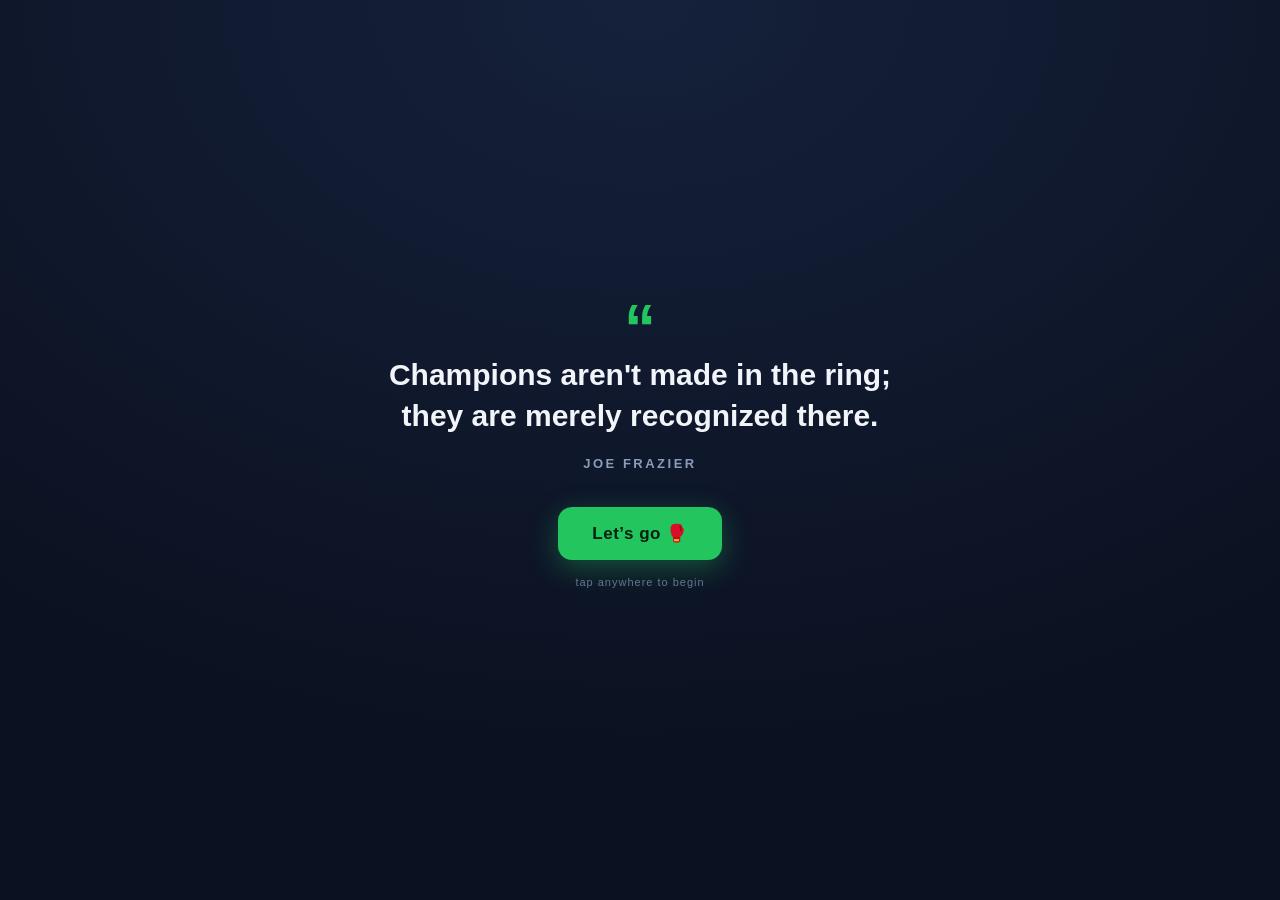
==== index.html @ d9b1a654 "Add files via upload" ====
<!DOCTYPE html>
<html lang="en">
<head>
<meta charset="UTF-8">
<meta name="viewport" content="width=device-width, initial-scale=1.0, maximum-scale=1.0, user-scalable=no, viewport-fit=cover">
<meta name="apple-mobile-web-app-capable" content="yes">
<meta name="apple-mobile-web-app-status-bar-style" content="black-translucent">
<meta name="theme-color" content="#0f172a">
<meta name="mobile-web-app-capable" content="yes">
<title>Round Timer</title>
<style>
  :root{
    --bg:#0b1120; --panel:#111a2e; --panel2:#1b2740; --line:#27344f;
    --text:#f1f5f9; --muted:#8a9bbb; --accent:#22c55e;
    --work:#16a34a; --rest:#d97706; --prep:#2563eb; --done:#7c3aed; --idle:#1e293b;
  }
  *{box-sizing:border-box; -webkit-tap-highlight-color:transparent;}
  html,body{margin:0; height:100%;}
  body{
    font-family:-apple-system,BlinkMacSystemFont,"Segoe UI",Roboto,Helvetica,Arial,sans-serif;
    background:var(--bg); color:var(--text);
    overflow:hidden; position:fixed; inset:0;
    -webkit-user-select:none; user-select:none;
  }
  .screen{position:absolute; inset:0; display:flex; flex-direction:column; transition:background .35s ease;}
  .hidden{display:none !important;}

  /* ---------- CONFIG SCREEN ---------- */
  #config{padding:max(16px,env(safe-area-inset-top)) 16px calc(16px + env(safe-area-inset-bottom)); overflow-y:auto;}
  .brand{display:flex; align-items:center; gap:10px; margin:6px 2px 14px;}
  .brand .dot{width:14px; height:14px; border-radius:50%; background:var(--accent); box-shadow:0 0 14px var(--accent);}
  .brand h1{font-size:20px; letter-spacing:.5px; margin:0; font-weight:800;}
  .brand .mute{margin-left:auto;}

  .card{background:var(--panel); border:1px solid var(--line); border-radius:18px; padding:14px; margin-bottom:14px;}
  .card h2{font-size:12px; letter-spacing:1.5px; text-transform:uppercase; color:var(--muted); margin:0 0 12px;}

  .row{display:flex; align-items:center; justify-content:space-between; gap:8px 12px; padding:8px 0; flex-wrap:wrap;}
  .row + .row{border-top:1px solid var(--line);}
  .row > :first-child{min-width:0; flex:1 1 auto;}
  .row .label{font-size:16px; font-weight:600;}
  .row .sub{font-size:12px; color:var(--muted); margin-top:2px;}

  .stepper{display:flex; align-items:center; gap:0; background:var(--panel2); border-radius:12px; overflow:hidden; border:1px solid var(--line); flex:0 0 auto;}
  .row > .stepper{margin-left:auto;}
  .stepper button{width:42px; height:44px; border:0; background:transparent; color:var(--text); font-size:24px; font-weight:700; line-height:1; cursor:pointer;}
  .stepper button:active{background:rgba(255,255,255,.08);}
  .stepper .val{min-width:42px; text-align:center; font-size:20px; font-weight:800; font-variant-numeric:tabular-nums;}
  .timefield{display:flex; align-items:center; gap:6px; margin-left:auto; flex:0 0 auto;}
  .timefield .colon{font-size:20px; font-weight:800; color:var(--muted);}

  @media (max-width:400px){
    #config{padding-left:12px; padding-right:12px;}
    .card{padding:12px;}
    .stepper button{width:38px; height:42px; font-size:21px;}
    .stepper .val{min-width:36px; font-size:18px;}
    .timefield{gap:4px;}
    .row .label{font-size:15px;}
  }

  .toggle{position:relative; width:58px; height:34px; border-radius:20px; background:var(--panel2); border:1px solid var(--line); cursor:pointer; transition:background .2s;}
  .toggle .knob{position:absolute; top:3px; left:3px; width:26px; height:26px; border-radius:50%; background:#64748b; transition:.2s;}
  .toggle.on{background:var(--accent); border-color:var(--accent);}
  .toggle.on .knob{left:27px; background:#fff;}

  .presets{display:flex; flex-wrap:wrap; gap:8px;}
  .preset{position:relative; background:var(--panel2); border:1px solid var(--line); border-radius:12px; padding:10px 12px; cursor:pointer; min-width:88px;}
  .preset .pname{font-size:14px; font-weight:700; margin-bottom:2px;}
  .preset .pmeta{font-size:11px; color:var(--muted); font-variant-numeric:tabular-nums;}
  .preset .del{position:absolute; top:-7px; right:-7px; width:22px; height:22px; border-radius:50%; background:#ef4444; color:#fff; border:0; font-size:13px; line-height:22px; padding:0; cursor:pointer; display:none;}
  .preset.custom .del{display:block;}
  .preset:active{border-color:var(--accent);}

  .soundbtns{display:flex; flex-wrap:wrap; gap:8px;}
  .soundbtns button{flex:1; min-width:120px; background:var(--panel2); border:1px solid var(--line); border-radius:12px; color:var(--text); padding:12px; font-size:13px; font-weight:600; cursor:pointer;}
  .soundbtns button:active{background:rgba(255,255,255,.08);}

  .savebtn{width:100%; background:var(--panel2); border:1px dashed var(--line); color:var(--muted); border-radius:12px; padding:12px; font-size:14px; font-weight:600; cursor:pointer;}

  .startbtn{
    width:100%; padding:20px; border:0; border-radius:18px;
    background:var(--accent); color:#04210f; font-size:22px; font-weight:900; letter-spacing:1px;
    cursor:pointer; box-shadow:0 8px 28px rgba(34,197,94,.35); margin-top:4px;
  }
  .startbtn:active{transform:translateY(1px);}

  /* ---------- RUN SCREEN ---------- */
  #run{align-items:center; justify-content:center; text-align:center; padding:env(safe-area-inset-top) 18px env(safe-area-inset-bottom);}
  #run.phase-work{background:var(--work);}
  #run.phase-rest{background:var(--rest);}
  #run.phase-prep{background:var(--prep);}
  #run.phase-done{background:var(--done);}
  #run.phase-idle{background:var(--idle);}

  .runtop{position:absolute; top:max(14px,env(safe-area-inset-top)); left:0; right:0; display:flex; align-items:center; justify-content:space-between; padding:0 18px;}
  .runtop .edit{background:rgba(0,0,0,.22); border:0; color:#fff; padding:10px 14px; border-radius:12px; font-size:14px; font-weight:700; cursor:pointer;}
  .runtop .rounds{background:rgba(0,0,0,.22); padding:10px 14px; border-radius:12px; font-size:15px; font-weight:800; font-variant-numeric:tabular-nums;}

  .phaselabel{font-size:clamp(28px,9vw,46px); font-weight:900; letter-spacing:3px; text-transform:uppercase; margin-bottom:4px; text-shadow:0 2px 12px rgba(0,0,0,.25);}
  .bigtime{font-size:clamp(96px,34vw,220px); font-weight:900; line-height:.95; font-variant-numeric:tabular-nums; text-shadow:0 6px 30px rgba(0,0,0,.3);}
  .nextlabel{font-size:16px; font-weight:700; opacity:.85; margin-top:8px; min-height:20px; text-transform:uppercase; letter-spacing:1px;}

  .progress{position:absolute; left:0; right:0; bottom:calc(120px + env(safe-area-inset-bottom)); height:8px; background:rgba(0,0,0,.22);}
  .progress .bar{height:100%; width:0%; background:rgba(255,255,255,.9); transition:width .15s linear;}

  .controls{position:absolute; left:0; right:0; bottom:max(20px,env(safe-area-inset-bottom)); display:flex; gap:12px; padding:0 18px;}
  .controls button{flex:1; padding:22px 0; border:0; border-radius:16px; font-size:20px; font-weight:900; letter-spacing:1px; cursor:pointer; background:rgba(255,255,255,.95); color:#0b1120;}
  .controls button.ghost{background:rgba(0,0,0,.25); color:#fff;}
  .controls button:active{transform:translateY(1px);}

  .flash{animation:flash .5s ease;}
  @keyframes flash{0%{filter:brightness(1.6);}100%{filter:brightness(1);}}

  /* ---------- QUOTE OVERLAY ---------- */
  #quoteOverlay{position:fixed; inset:0; z-index:200; background:radial-gradient(120% 120% at 50% 0%,#15213b 0%,#0b1120 70%); display:flex; align-items:center; justify-content:center; padding:34px 28px calc(34px + env(safe-area-inset-bottom)); text-align:center; animation:qfade .45s ease;}
  #quoteOverlay.hide{opacity:0; pointer-events:none; transition:opacity .4s ease;}
  .quotebox{max-width:580px; display:flex; flex-direction:column; align-items:center;}
  .qmark{font-size:64px; line-height:.5; color:var(--accent); font-weight:900; margin-bottom:10px;}
  .qtext{font-size:clamp(21px,5.6vw,30px); font-weight:800; line-height:1.38; text-wrap:balance;}
  .qauthor{margin-top:20px; font-size:13px; letter-spacing:2.5px; text-transform:uppercase; color:var(--muted); font-weight:700;}
  .qbtn{margin-top:36px; background:var(--accent); color:#04210f; border:0; border-radius:14px; padding:16px 34px; font-size:17px; font-weight:900; letter-spacing:.5px; cursor:pointer; box-shadow:0 8px 28px rgba(34,197,94,.35);}
  .qbtn:active{transform:translateY(1px);}
  .qhint{margin-top:16px; font-size:11px; color:var(--muted); opacity:.7; letter-spacing:1px;}
  @keyframes qfade{from{opacity:0; transform:translateY(10px);}to{opacity:1; transform:none;}}
</style>
</head>
<body>

<!-- ============ QUOTE ON OPEN ============ -->
<div id="quoteOverlay" onclick="dismissQuote(event)">
  <div class="quotebox">
    <div class="qmark">&ldquo;</div>
    <div class="qtext" id="qText"></div>
    <div class="qauthor" id="qAuthor"></div>
    <button class="qbtn" onclick="dismissQuote(event)">Let&rsquo;s go &#129354;</button>
    <div class="qhint">tap anywhere to begin</div>
  </div>
</div>

<!-- ============ CONFIG ============ -->
<div id="config" class="screen">
  <div class="brand">
    <span class="dot"></span>
    <h1>ROUND TIMER</h1>
    <div class="mute row" style="padding:0;">
      <div class="toggle" id="muteToggle" onclick="toggleMute()"><div class="knob"></div></div>
    </div>
  </div>

  <div class="card">
    <h2>Presets</h2>
    <div class="presets" id="presetList"></div>
    <div style="height:10px"></div>
    <button class="savebtn" onclick="saveCurrentPreset()">+ Save current settings as preset</button>
  </div>

  <div class="card">
    <h2>Rounds</h2>
    <div class="row">
      <div><div class="label">Number of rounds</div></div>
      <div class="stepper">
        <button onclick="bump('rounds',-1)">−</button>
        <span class="val" id="v_rounds">12</span>
        <button onclick="bump('rounds',1)">+</button>
      </div>
    </div>
  </div>

  <div class="card">
    <h2>Work (each round)</h2>
    <div class="row">
      <div><div class="label">Round length</div><div class="sub">minutes : seconds</div></div>
      <div class="timefield">
        <div class="stepper">
          <button onclick="bump('workMin',-1)">−</button><span class="val" id="v_workMin">3</span><button onclick="bump('workMin',1)">+</button>
        </div>
        <span class="colon">:</span>
        <div class="stepper">
          <button onclick="bump('workSec',-5)">−</button><span class="val" id="v_workSec">00</span><button onclick="bump('workSec',5)">+</button>
        </div>
      </div>
    </div>
  </div>

  <div class="card">
    <h2>Rest (between rounds)</h2>
    <div class="row">
      <div><div class="label">Rest length</div><div class="sub">minutes : seconds</div></div>
      <div class="timefield">
        <div class="stepper">
          <button onclick="bump('restMin',-1)">−</button><span class="val" id="v_restMin">1</span><button onclick="bump('restMin',1)">+</button>
        </div>
        <span class="colon">:</span>
        <div class="stepper">
          <button onclick="bump('restSec',-5)">−</button><span class="val" id="v_restSec">00</span><button onclick="bump('restSec',5)">+</button>
        </div>
      </div>
    </div>
  </div>

  <div class="card">
    <h2>Get Ready & Warning</h2>
    <div class="row">
      <div><div class="label">Prepare countdown</div><div class="sub">seconds before round 1</div></div>
      <div class="stepper">
        <button onclick="bump('prepare',-5)">−</button><span class="val" id="v_prepare">10</span><button onclick="bump('prepare',5)">+</button>
      </div>
    </div>
    <div class="row">
      <div><div class="label">End-of-round warning</div><div class="sub">beeps near the end of work</div></div>
      <div class="toggle on" id="warnToggle" onclick="toggleWarn()"><div class="knob"></div></div>
    </div>
    <div class="row" id="warnSecRow">
      <div><div class="label">Warning at</div><div class="sub">seconds remaining</div></div>
      <div class="stepper">
        <button onclick="bump('warnSec',-1)">−</button><span class="val" id="v_warnSec">10</span><button onclick="bump('warnSec',1)">+</button>
      </div>
    </div>
  </div>

  <div class="card">
    <h2>Test sounds</h2>
    <div class="soundbtns">
      <button onclick="playRoundStart()">Round start</button>
      <button onclick="playRest()">Round end &middot; DING&times;3</button>
      <button onclick="playWarning()">Warning</button>
      <button onclick="playComplete()">Finish bell</button>
    </div>
  </div>

  <button class="startbtn" onclick="startWorkout()">START WORKOUT</button>
  <div style="height:8px"></div>
</div>

<!-- ============ RUN ============ -->
<div id="run" class="screen phase-idle hidden">
  <div class="runtop">
    <button class="edit" onclick="stopWorkout()">‹ Edit</button>
    <div class="rounds" id="roundCounter">Round 1 / 12</div>
  </div>

  <div class="phaselabel" id="phaseLabel">GET READY</div>
  <div class="bigtime" id="bigTime">0:10</div>
  <div class="nextlabel" id="nextLabel"></div>

  <div class="progress"><div class="bar" id="progressBar"></div></div>

  <div class="controls">
    <button class="ghost" id="resetBtn" onclick="resetWorkout()">RESET</button>
    <button id="pauseBtn" onclick="togglePause()">PAUSE</button>
  </div>
</div>

<script>
/* ===================== STATE & CONFIG ===================== */
var cfg = { rounds:12, workMin:3, workSec:0, restMin:1, restSec:0, prepare:10, warn:true, warnSec:10, muted:false };

var limits = {
  rounds:[1,99,1], workMin:[0,30,1], workSec:[0,55,5], restMin:[0,30,1], restSec:[0,55,5],
  prepare:[0,60,5], warnSec:[1,30,1]
};

var DEFAULT_PRESETS = [
  {name:"Classic Boxing", custom:false, cfg:{rounds:12,workMin:3,workSec:0,restMin:1,restSec:0,prepare:10,warn:true,warnSec:10}},
  {name:"Amateur 3x3",    custom:false, cfg:{rounds:3, workMin:3,workSec:0,restMin:1,restSec:0,prepare:10,warn:true,warnSec:10}},
  {name:"HIIT Quick",     custom:false, cfg:{rounds:8, workMin:0,workSec:30,restMin:0,restSec:15,prepare:10,warn:true,warnSec:5}}
];

/* ===================== PERSISTENCE ===================== */
function loadStore(){
  try{
    var saved = JSON.parse(localStorage.getItem('rt_cfg'));
    if(saved) cfg = Object.assign(cfg, saved);
  }catch(e){}
}
function saveCfg(){ try{ localStorage.setItem('rt_cfg', JSON.stringify(cfg)); }catch(e){} }
function getPresets(){
  try{ var p = JSON.parse(localStorage.getItem('rt_presets')); if(Array.isArray(p)) return p; }catch(e){}
  return [];
}
function setPresets(p){ try{ localStorage.setItem('rt_presets', JSON.stringify(p)); }catch(e){} }

/* ===================== CONFIG UI ===================== */
function clampVal(key,val){ var l=limits[key]; if(val<l[0])val=l[0]; if(val>l[1])val=l[1]; return val; }
function bump(key,delta){
  cfg[key] = clampVal(key, (cfg[key]||0)+delta);
  renderConfig(); saveCfg();
}
function pad(n){ return (n<10?'0':'')+n; }
function renderConfig(){
  document.getElementById('v_rounds').textContent = cfg.rounds;
  document.getElementById('v_workMin').textContent = cfg.workMin;
  document.getElementById('v_workSec').textContent = pad(cfg.workSec);
  document.getElementById('v_restMin').textContent = cfg.restMin;
  document.getElementById('v_restSec').textContent = pad(cfg.restSec);
  document.getElementById('v_prepare').textContent = cfg.prepare;
  document.getElementById('v_warnSec').textContent = cfg.warnSec;
  document.getElementById('warnToggle').classList.toggle('on', cfg.warn);
  document.getElementById('warnSecRow').style.opacity = cfg.warn ? '1' : '.4';
  document.getElementById('muteToggle').classList.toggle('on', cfg.muted);
}
function toggleWarn(){ cfg.warn=!cfg.warn; renderConfig(); saveCfg(); }
function toggleMute(){ cfg.muted=!cfg.muted; if(masterGain) masterGain.gain.value = cfg.muted?0:1; renderConfig(); saveCfg(); }

function renderPresets(){
  var list = document.getElementById('presetList');
  list.innerHTML='';
  var all = DEFAULT_PRESETS.concat(getPresets());
  all.forEach(function(p,i){
    var el = document.createElement('div');
    el.className = 'preset' + (p.custom?' custom':'');
    var w = p.cfg.workMin+':'+pad(p.cfg.workSec);
    var r = p.cfg.restMin+':'+pad(p.cfg.restSec);
    el.innerHTML = '<div class="pname">'+p.name+'</div><div class="pmeta">'+p.cfg.rounds+' × '+w+' / '+r+'</div>';
    el.onclick = function(e){ if(e.target.classList.contains('del'))return; applyPreset(p.cfg); };
    if(p.custom){
      var del = document.createElement('button'); del.className='del'; del.textContent='×';
      del.onclick=function(e){ e.stopPropagation(); deletePreset(p.name); };
      el.appendChild(del);
    }
    list.appendChild(el);
  });
}
function applyPreset(pc){ cfg = Object.assign(cfg, pc); renderConfig(); saveCfg(); }
function saveCurrentPreset(){
  var name = prompt('Name this preset:', 'My Workout');
  if(!name) return;
  var list = getPresets();
  list = list.filter(function(p){ return p.name!==name; });
  list.push({name:name, custom:true, cfg:{
    rounds:cfg.rounds,workMin:cfg.workMin,workSec:cfg.workSec,restMin:cfg.restMin,restSec:cfg.restSec,
    prepare:cfg.prepare,warn:cfg.warn,warnSec:cfg.warnSec
  }});
  setPresets(list); renderPresets();
}
function deletePreset(name){
  setPresets(getPresets().filter(function(p){ return p.name!==name; }));
  renderPresets();
}

/* ===================== AUDIO (Web Audio API) ===================== */
var audioCtx=null, masterGain=null;
function ensureAudio(){
  if(!audioCtx){
    audioCtx = new (window.AudioContext||window.webkitAudioContext)();
    masterGain = audioCtx.createGain();
    masterGain.gain.value = cfg.muted?0:1;
    masterGain.connect(audioCtx.destination);
  }
  if(audioCtx.state==='suspended') audioCtx.resume();
}
function beep(freq, start, dur, type, vol){
  var o=audioCtx.createOscillator(), g=audioCtx.createGain();
  o.type=type||'sine'; o.frequency.value=freq;
  o.connect(g); g.connect(masterGain);
  var t=audioCtx.currentTime+start;
  g.gain.setValueAtTime(0.0001,t);
  g.gain.exponentialRampToValueAtTime(vol||0.5,t+0.008);
  g.gain.exponentialRampToValueAtTime(0.0001,t+dur);
  o.start(t); o.stop(t+dur+0.02);
}
function bell(start, base, vol){
  var partials=[[1,1],[2.01,0.5],[3.0,0.28],[4.18,0.13]];
  partials.forEach(function(p){
    var o=audioCtx.createOscillator(), g=audioCtx.createGain();
    o.type='sine'; o.frequency.value=base*p[0];
    o.connect(g); g.connect(masterGain);
    var t=audioCtx.currentTime+start;
    g.gain.setValueAtTime(0.0001,t);
    g.gain.exponentialRampToValueAtTime((vol||0.55)*p[1], t+0.005);
    g.gain.exponentialRampToValueAtTime(0.0001, t+1.3);
    o.start(t); o.stop(t+1.4);
  });
}
// Loud, bright boxing-ring bell — one clang
function boxingBell(start, vol){
  vol = vol || 0.9;
  var t0 = audioCtx.currentTime + start;
  var partials = [[1,1.0],[1.5,0.55],[2.7,0.65],[5.4,0.4],[8.2,0.22]];
  partials.forEach(function(p){
    var o=audioCtx.createOscillator(), g=audioCtx.createGain();
    o.type='sine'; o.frequency.value=600*p[0];
    o.connect(g); g.connect(masterGain);
    g.gain.setValueAtTime(0.0001,t0);
    g.gain.exponentialRampToValueAtTime(vol*p[1], t0+0.004);
    g.gain.exponentialRampToValueAtTime(0.0001, t0+1.5);
    o.start(t0); o.stop(t0+1.6);
  });
  var o2=audioCtx.createOscillator(), g2=audioCtx.createGain();   // metallic ping on top
  o2.type='triangle'; o2.frequency.value=1820;
  o2.connect(g2); g2.connect(masterGain);
  g2.gain.setValueAtTime(0.0001,t0);
  g2.gain.exponentialRampToValueAtTime(vol*0.5,t0+0.003);
  g2.gain.exponentialRampToValueAtTime(0.0001,t0+0.45);
  o2.start(t0); o2.stop(t0+0.55);
}
function playRoundStart(){ ensureAudio(); bell(0,784,0.6); }                                  // single ding to start work
function playRest(){ ensureAudio(); boxingBell(0,0.95); boxingBell(0.3,0.95); boxingBell(0.6,0.95); }   // END OF ROUND: DING DING DING
function playWarning(){ ensureAudio(); for(var i=0;i<3;i++){ beep(1046,i*0.2,0.12,'sine',0.5);} }   // 3 high beeps
function playPrepBeep(){ ensureAudio(); beep(523,0,0.12,'sine',0.4); }
function playComplete(){ ensureAudio(); boxingBell(0,1.0); boxingBell(0.32,1.0); boxingBell(0.64,1.0); } // FINISH: DING DING DING

/* ===================== TIMER ENGINE ===================== */
var run = { active:false, paused:false, schedule:[], idx:0, endAt:0, remaining:0, warned:false, total:0 };
var ticker=null, wakeLock=null;

function secs(m,s){ return m*60+s; }
function buildSchedule(){
  var s=[];
  var work=secs(cfg.workMin,cfg.workSec);
  var rest=secs(cfg.restMin,cfg.restSec);
  if(cfg.prepare>0) s.push({type:'prep', dur:cfg.prepare});
  for(var r=1;r<=cfg.rounds;r++){
    s.push({type:'work', dur:work, round:r});
    if(r<cfg.rounds && rest>0) s.push({type:'rest', dur:rest, round:r});
  }
  s.push({type:'done', dur:0});
  return s;
}

function startWorkout(){
  ensureAudio();
  if(secs(cfg.workMin,cfg.workSec)<=0){ alert('Set a work time first.'); return; }
  run.schedule = buildSchedule();
  run.idx = 0; run.active=true; run.paused=false;
  document.getElementById('config').classList.add('hidden');
  document.getElementById('run').classList.remove('hidden');
  requestWakeLock();
  enterPhase(0);
  if(ticker) clearInterval(ticker);
  ticker = setInterval(tick, 100);
}

function enterPhase(i){
  run.idx=i; run.warned=false;
  var p = run.schedule[i];
  run.remaining = p.dur;
  run.endAt = Date.now() + p.dur*1000;
  run.total = p.dur;

  var runEl=document.getElementById('run');
  var label=document.getElementById('phaseLabel');
  var counter=document.getElementById('roundCounter');
  var next=document.getElementById('nextLabel');
  runEl.className='screen';

  if(p.type==='prep'){
    runEl.classList.add('phase-prep'); label.textContent='GET READY';
    counter.textContent='Round 1 / '+cfg.rounds;
    next.textContent='Round 1 starting…';
    playPrepBeep();
  } else if(p.type==='work'){
    runEl.classList.add('phase-work'); label.textContent='ROUND '+p.round;
    counter.textContent='Round '+p.round+' / '+cfg.rounds;
    next.textContent = (p.round<cfg.rounds) ? 'Next: Rest' : 'Last round!';
    playRoundStart();
  } else if(p.type==='rest'){
    runEl.classList.add('phase-rest'); label.textContent='REST';
    counter.textContent='Round '+p.round+' / '+cfg.rounds+' done';
    next.textContent='Next: Round '+(p.round+1);
    playRest();
  } else if(p.type==='done'){
    runEl.classList.add('phase-done'); label.textContent='DONE';
    counter.textContent=cfg.rounds+' rounds complete';
    next.textContent='Great work 🥊';
    document.getElementById('bigTime').textContent='✓';
    document.getElementById('progressBar').style.width='100%';
    document.getElementById('pauseBtn').textContent='AGAIN';
    playComplete();
    run.active=false; releaseWakeLock(); if(ticker){clearInterval(ticker);ticker=null;}
    return;
  }
  runEl.classList.add('flash');
  setTimeout(function(){ runEl.classList.remove('flash'); },500);
  updateDisplay();
}

function tick(){
  if(!run.active || run.paused) return;
  var rem = (run.endAt - Date.now())/1000;
  run.remaining = rem;
  var p = run.schedule[run.idx];

  if(p.type==='work' && cfg.warn && !run.warned && rem<=cfg.warnSec && rem>0 && cfg.warnSec<p.dur){
    run.warned=true; playWarning();
  }
  if(rem<=0){
    if(run.idx < run.schedule.length-1){ enterPhase(run.idx+1); }
    return;
  }
  updateDisplay();
}

function updateDisplay(){
  var rem = Math.max(0, Math.ceil(run.remaining));
  var m=Math.floor(rem/60), s=rem%60;
  document.getElementById('bigTime').textContent = m+':'+pad(s);
  var pct = run.total>0 ? (1 - run.remaining/run.total)*100 : 0;
  document.getElementById('progressBar').style.width = Math.min(100,Math.max(0,pct))+'%';
}

function togglePause(){
  if(!run.active){ // finished -> restart
    if(run.schedule.length && run.schedule[run.idx].type==='done'){ document.getElementById('pauseBtn').textContent='PAUSE'; startWorkout(); }
    return;
  }
  run.paused=!run.paused;
  document.getElementById('pauseBtn').textContent = run.paused?'RESUME':'PAUSE';
  if(run.paused){ releaseWakeLock(); }
  else { run.endAt = Date.now() + run.remaining*1000; requestWakeLock(); }
}

function resetWorkout(){
  if(ticker){clearInterval(ticker);ticker=null;}
  run.active=false; run.paused=false;
  document.getElementById('pauseBtn').textContent='PAUSE';
  enterPhase(0); run.active=true; run.paused=true;
  document.getElementById('pauseBtn').textContent='RESUME';
  // show first phase, paused, ready to resume
  var p=run.schedule[0];
  run.remaining=p.dur; run.total=p.dur; updateDisplay();
}

function stopWorkout(){
  if(ticker){clearInterval(ticker);ticker=null;}
  run.active=false; run.paused=false;
  releaseWakeLock();
  document.getElementById('run').classList.add('hidden');
  document.getElementById('config').classList.remove('hidden');
  document.getElementById('pauseBtn').textContent='PAUSE';
  document.getElementById('bigTime').textContent='0:00';
}

/* ===================== WAKE LOCK ===================== */
async function requestWakeLock(){
  try{ if('wakeLock' in navigator){ wakeLock = await navigator.wakeLock.request('screen'); } }catch(e){}
}
function releaseWakeLock(){ try{ if(wakeLock){ wakeLock.release(); wakeLock=null; } }catch(e){} }
document.addEventListener('visibilitychange', function(){
  if(document.visibilityState==='visible' && run.active && !run.paused){
    requestWakeLock();
    run.remaining = (run.endAt - Date.now())/1000; // resync after screen-off
  }
});

/* ===================== FIGHT PHILOSOPHY QUOTES ===================== */
var QUOTES = [
  {q:"Everyone has a plan until they get punched in the mouth.", a:"Mike Tyson"},
  {q:"Discipline is doing what you hate to do, but doing it like you love it.", a:"Mike Tyson"},
  {q:"Float like a butterfly, sting like a bee.", a:"Muhammad Ali"},
  {q:"He who is not courageous enough to take risks will accomplish nothing in life.", a:"Muhammad Ali"},
  {q:"I hated every minute of training, but I said: suffer now and live the rest of your life as a champion.", a:"Muhammad Ali"},
  {q:"It isn't the mountains ahead to climb that wear you out; it's the pebble in your shoe.", a:"Muhammad Ali"},
  {q:"Don't count the days; make the days count.", a:"Muhammad Ali"},
  {q:"I fear not the man who has practiced 10,000 kicks once, but the man who has practiced one kick 10,000 times.", a:"Bruce Lee"},
  {q:"Be water, my friend.", a:"Bruce Lee"},
  {q:"Do not pray for an easy life; pray for the strength to endure a difficult one.", a:"Bruce Lee"},
  {q:"Knowing is not enough, we must apply. Willing is not enough, we must do.", a:"Bruce Lee"},
  {q:"Defeat is a state of mind; no one is ever defeated until defeat is accepted as reality.", a:"Bruce Lee"},
  {q:"Mistakes are always forgivable, if one has the courage to admit them.", a:"Bruce Lee"},
  {q:"Victorious warriors win first and then go to war.", a:"Sun Tzu"},
  {q:"In the midst of chaos, there is also opportunity.", a:"Sun Tzu"},
  {q:"The supreme art of war is to subdue the enemy without fighting.", a:"Sun Tzu"},
  {q:"Today is victory over yourself of yesterday.", a:"Miyamoto Musashi"},
  {q:"Think lightly of yourself and deeply of the world.", a:"Miyamoto Musashi"},
  {q:"There is more than one path to the top of the mountain.", a:"Miyamoto Musashi"},
  {q:"The hero and the coward both feel the same fear; the hero just confronts it.", a:"Cus D'Amato"},
  {q:"A champion is someone who gets up, even when he can't.", a:"Jack Dempsey"},
  {q:"Champions aren't made in the ring; they are merely recognized there.", a:"Joe Frazier"},
  {q:"To be a champion, you have to believe in yourself when nobody else will.", a:"Sugar Ray Robinson"},
  {q:"The impediment to action advances action. What stands in the way becomes the way.", a:"Marcus Aurelius"},
  {q:"It ain't about how hard you hit. It's about how hard you can get hit and keep moving forward.", a:"Rocky Balboa"}
];
function showQuote(){
  var x = QUOTES[Math.floor(Math.random()*QUOTES.length)];
  document.getElementById('qText').textContent = x.q;
  document.getElementById('qAuthor').textContent = x.a;
}
function dismissQuote(e){
  if(e) e.stopPropagation();
  ensureAudio(); // first tap also unlocks phone audio
  var o = document.getElementById('quoteOverlay');
  o.classList.add('hide');
  setTimeout(function(){ o.style.display='none'; }, 420);
}

/* ===================== INIT ===================== */
loadStore();
renderConfig();
renderPresets();
showQuote();
</script>
</body>
</html>
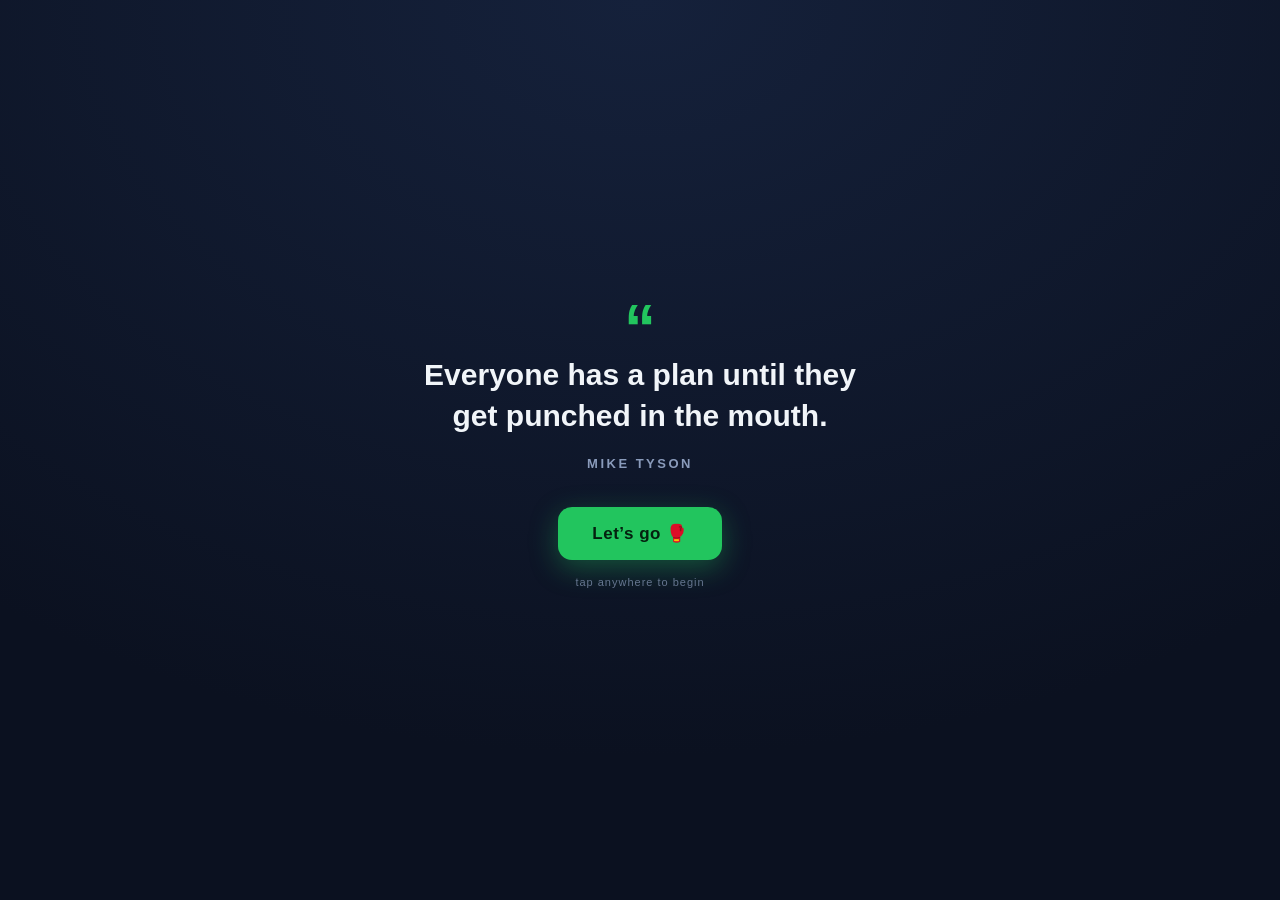
==== commit ca4a419c: "Realistic selectable bell sounds, multi-warning timers, fix end-of-round bell with no rest" ====
--- a/index.html
+++ b/index.html
@@ -70,6 +70,11 @@
   .preset .del{position:absolute; top:-7px; right:-7px; width:22px; height:22px; border-radius:50%; background:#ef4444; color:#fff; border:0; font-size:13px; line-height:22px; padding:0; cursor:pointer; display:none;}
   .preset.custom .del{display:block;}
   .preset:active{border-color:var(--accent);}
+  .preset.selbell{border-color:var(--accent); background:rgba(34,197,94,.14);}
+  .preset.selbell .pmeta{color:var(--accent);}
+
+  .warndel{flex:0 0 auto; width:34px; height:34px; border-radius:10px; background:rgba(239,68,68,.14); color:#f87171; border:1px solid rgba(239,68,68,.3); font-size:18px; font-weight:800; line-height:1; cursor:pointer; margin-left:8px;}
+  .warndel:active{background:rgba(239,68,68,.28);}
 
   .soundbtns{display:flex; flex-wrap:wrap; gap:8px;}
   .soundbtns button{flex:1; min-width:120px; background:var(--panel2); border:1px solid var(--line); border-radius:12px; color:var(--text); padding:12px; font-size:13px; font-weight:600; cursor:pointer;}
@@ -199,32 +204,38 @@
   </div>
 
   <div class="card">
-    <h2>Get Ready & Warning</h2>
+    <h2>Get Ready</h2>
     <div class="row">
       <div><div class="label">Prepare countdown</div><div class="sub">seconds before round 1</div></div>
       <div class="stepper">
         <button onclick="bump('prepare',-5)">−</button><span class="val" id="v_prepare">10</span><button onclick="bump('prepare',5)">+</button>
       </div>
     </div>
+  </div>
+
+  <div class="card">
+    <h2>Bell sound</h2>
+    <div class="presets" id="bellList"></div>
+  </div>
+
+  <div class="card">
+    <h2>Interval / warning beeps</h2>
     <div class="row">
-      <div><div class="label">End-of-round warning</div><div class="sub">beeps near the end of work</div></div>
+      <div><div class="label">Enable warnings</div><div class="sub">beep at set times before each round ends</div></div>
       <div class="toggle on" id="warnToggle" onclick="toggleWarn()"><div class="knob"></div></div>
     </div>
-    <div class="row" id="warnSecRow">
-      <div><div class="label">Warning at</div><div class="sub">seconds remaining</div></div>
-      <div class="stepper">
-        <button onclick="bump('warnSec',-1)">−</button><span class="val" id="v_warnSec">10</span><button onclick="bump('warnSec',1)">+</button>
-      </div>
-    </div>
+    <div id="warnList"></div>
+    <div style="height:10px"></div>
+    <button class="savebtn" onclick="addWarning()">+ Add a warning beep</button>
   </div>
 
   <div class="card">
     <h2>Test sounds</h2>
     <div class="soundbtns">
       <button onclick="playRoundStart()">Round start</button>
-      <button onclick="playRest()">Round end &middot; DING&times;3</button>
-      <button onclick="playWarning()">Warning</button>
-      <button onclick="playComplete()">Finish bell</button>
+      <button onclick="playRoundEnd()">Round end</button>
+      <button onclick="playWarning()">Warning beep</button>
+      <button onclick="playFinish()">Finish</button>
     </div>
   </div>
 
@@ -253,25 +264,35 @@
 
 <script>
 /* ===================== STATE & CONFIG ===================== */
-var cfg = { rounds:12, workMin:3, workSec:0, restMin:1, restSec:0, prepare:10, warn:true, warnSec:10, muted:false };
+var cfg = { rounds:12, workMin:3, workSec:0, restMin:1, restSec:0, prepare:10, warnEnabled:true, warnings:[10], bellSound:'ring', muted:false };
 
 var limits = {
   rounds:[1,99,1], workMin:[0,30,1], workSec:[0,55,5], restMin:[0,30,1], restSec:[0,55,5],
-  prepare:[0,60,5], warnSec:[1,30,1]
+  prepare:[0,60,5]
 };
 
 var DEFAULT_PRESETS = [
-  {name:"Classic Boxing", custom:false, cfg:{rounds:12,workMin:3,workSec:0,restMin:1,restSec:0,prepare:10,warn:true,warnSec:10}},
-  {name:"Amateur 3x3",    custom:false, cfg:{rounds:3, workMin:3,workSec:0,restMin:1,restSec:0,prepare:10,warn:true,warnSec:10}},
-  {name:"HIIT Quick",     custom:false, cfg:{rounds:8, workMin:0,workSec:30,restMin:0,restSec:15,prepare:10,warn:true,warnSec:5}}
+  {name:"Classic Boxing", custom:false, cfg:{rounds:12,workMin:3,workSec:0,restMin:1,restSec:0,prepare:10,warnEnabled:true,warnings:[30,10],bellSound:'ring'}},
+  {name:"Amateur 3x3",    custom:false, cfg:{rounds:3, workMin:3,workSec:0,restMin:1,restSec:0,prepare:10,warnEnabled:true,warnings:[10],bellSound:'ring'}},
+  {name:"HIIT Quick",     custom:false, cfg:{rounds:8, workMin:0,workSec:30,restMin:0,restSec:15,prepare:10,warnEnabled:true,warnings:[10,5],bellSound:'bright'}}
 ];
 
 /* ===================== PERSISTENCE ===================== */
 function loadStore(){
-  try{
-    var saved = JSON.parse(localStorage.getItem('rt_cfg'));
-    if(saved) cfg = Object.assign(cfg, saved);
-  }catch(e){}
+  var saved = null;
+  try{ saved = JSON.parse(localStorage.getItem('rt_cfg')); }catch(e){}
+  if(saved) cfg = Object.assign(cfg, saved);
+  // migrate legacy saved configs (old single-warning shape) — key off what was saved
+  if(saved && !Array.isArray(saved.warnings)){
+    cfg.warnings = (typeof saved.warnSec==='number') ? [saved.warnSec] : (Array.isArray(cfg.warnings)?cfg.warnings:[10]);
+  }
+  if(saved && typeof saved.warnEnabled!=='boolean' && typeof saved.warn==='boolean'){
+    cfg.warnEnabled = saved.warn;
+  }
+  if(!Array.isArray(cfg.warnings)) cfg.warnings=[10];
+  if(typeof cfg.warnEnabled!=='boolean') cfg.warnEnabled=true;
+  if(!cfg.bellSound || !BELLS[cfg.bellSound]) cfg.bellSound='ring';
+  delete cfg.warn; delete cfg.warnSec;
 }
 function saveCfg(){ try{ localStorage.setItem('rt_cfg', JSON.stringify(cfg)); }catch(e){} }
 function getPresets(){
@@ -294,12 +315,54 @@
   document.getElementById('v_restMin').textContent = cfg.restMin;
   document.getElementById('v_restSec').textContent = pad(cfg.restSec);
   document.getElementById('v_prepare').textContent = cfg.prepare;
-  document.getElementById('v_warnSec').textContent = cfg.warnSec;
-  document.getElementById('warnToggle').classList.toggle('on', cfg.warn);
-  document.getElementById('warnSecRow').style.opacity = cfg.warn ? '1' : '.4';
   document.getElementById('muteToggle').classList.toggle('on', cfg.muted);
-}
-function toggleWarn(){ cfg.warn=!cfg.warn; renderConfig(); saveCfg(); }
+  renderWarnings();
+  renderBells();
+}
+
+/* ---- interval / warning beeps ---- */
+function toggleWarn(){ cfg.warnEnabled=!cfg.warnEnabled; renderWarnings(); saveCfg(); }
+function bumpWarning(i,d){ cfg.warnings[i]=Math.max(1, Math.min(300, (cfg.warnings[i]||0)+d)); renderWarnings(); saveCfg(); }
+function addWarning(){ cfg.warnings.push(10); cfg.warnings.sort(function(a,b){return b-a;}); renderWarnings(); saveCfg(); }
+function removeWarning(i){ cfg.warnings.splice(i,1); renderWarnings(); saveCfg(); }
+function renderWarnings(){
+  document.getElementById('warnToggle').classList.toggle('on', cfg.warnEnabled);
+  var el = document.getElementById('warnList');
+  el.style.opacity = cfg.warnEnabled ? '1' : '.4';
+  el.style.pointerEvents = cfg.warnEnabled ? 'auto' : 'none';
+  el.innerHTML='';
+  if(cfg.warnings.length===0){
+    var empty=document.createElement('div'); empty.className='row';
+    empty.innerHTML='<div><div class="sub">No warnings — add one below.</div></div>';
+    el.appendChild(empty); return;
+  }
+  cfg.warnings.forEach(function(w,i){
+    var row=document.createElement('div'); row.className='row';
+    var lab=document.createElement('div');
+    lab.innerHTML='<div class="label">Beep at '+w+'s</div><div class="sub">seconds before round ends</div>';
+    var grp=document.createElement('div'); grp.className='stepper'; grp.style.marginLeft='auto';
+    var minus=document.createElement('button'); minus.textContent='−'; minus.onclick=function(){bumpWarning(i,-1);};
+    var val=document.createElement('span'); val.className='val'; val.textContent=w;
+    var plus=document.createElement('button'); plus.textContent='+'; plus.onclick=function(){bumpWarning(i,1);};
+    grp.appendChild(minus); grp.appendChild(val); grp.appendChild(plus);
+    var del=document.createElement('button'); del.className='warndel'; del.textContent='×'; del.onclick=function(){removeWarning(i);};
+    row.appendChild(lab); row.appendChild(grp); row.appendChild(del);
+    el.appendChild(row);
+  });
+}
+
+/* ---- bell sound picker ---- */
+function renderBells(){
+  var el=document.getElementById('bellList'); el.innerHTML='';
+  Object.keys(BELLS).forEach(function(k){
+    var b=BELLS[k];
+    var d=document.createElement('div');
+    d.className='preset'+(cfg.bellSound===k?' selbell':'');
+    d.innerHTML='<div class="pname">'+b.name+'</div><div class="pmeta">'+(cfg.bellSound===k?'selected':'tap to hear')+'</div>';
+    d.onclick=function(){ cfg.bellSound=k; saveCfg(); renderBells(); ensureAudio(); bellStrike(0,0.9,BELLS[k]); };
+    el.appendChild(d);
+  });
+}
 function toggleMute(){ cfg.muted=!cfg.muted; if(masterGain) masterGain.gain.value = cfg.muted?0:1; renderConfig(); saveCfg(); }
 
 function renderPresets(){
@@ -321,7 +384,12 @@
     list.appendChild(el);
   });
 }
-function applyPreset(pc){ cfg = Object.assign(cfg, pc); renderConfig(); saveCfg(); }
+function applyPreset(pc){
+  cfg = Object.assign(cfg, pc);
+  cfg.warnings = Array.isArray(pc.warnings) ? pc.warnings.slice() : (cfg.warnings||[10]);
+  if(!cfg.bellSound || !BELLS[cfg.bellSound]) cfg.bellSound='ring';
+  renderConfig(); saveCfg();
+}
 function saveCurrentPreset(){
   var name = prompt('Name this preset:', 'My Workout');
   if(!name) return;
@@ -329,7 +397,7 @@
   list = list.filter(function(p){ return p.name!==name; });
   list.push({name:name, custom:true, cfg:{
     rounds:cfg.rounds,workMin:cfg.workMin,workSec:cfg.workSec,restMin:cfg.restMin,restSec:cfg.restSec,
-    prepare:cfg.prepare,warn:cfg.warn,warnSec:cfg.warnSec
+    prepare:cfg.prepare,warnEnabled:cfg.warnEnabled,warnings:cfg.warnings.slice(),bellSound:cfg.bellSound
   }});
   setPresets(list); renderPresets();
 }
@@ -359,49 +427,73 @@
   g.gain.exponentialRampToValueAtTime(0.0001,t+dur);
   o.start(t); o.stop(t+dur+0.02);
 }
-function bell(start, base, vol){
-  var partials=[[1,1],[2.01,0.5],[3.0,0.28],[4.18,0.13]];
-  partials.forEach(function(p){
+/* Selectable, realistic boxing-bell voices. Each non-buzzer bell is built from
+   inharmonic partials + a filtered "clapper" noise transient for realism. */
+var BELLS = {
+  ring:   {name:'Classic Ring',  base:740,  ratios:[[1,1],[1.5,0.62],[2.0,0.5],[2.74,0.42],[3.76,0.28],[5.4,0.18],[8.1,0.1]], decay:1.9, strike:0.55, bright:2520},
+  brass:  {name:'Brass Fight',   base:880,  ratios:[[1,1],[2.0,0.6],[3.0,0.46],[4.2,0.32],[5.4,0.2],[6.8,0.12]],              decay:1.5, strike:0.5,  bright:3100},
+  deep:   {name:'Deep Gym',      base:430,  ratios:[[1,1],[1.5,0.55],[2.0,0.5],[2.7,0.36],[3.8,0.22],[5.2,0.12]],            decay:2.7, strike:0.5,  bright:1650},
+  bright: {name:'Bright Ding',   base:1060, ratios:[[1,1],[2.0,0.55],[3.0,0.4],[4.2,0.26],[5.8,0.15]],                       decay:1.1, strike:0.42, bright:3600},
+  buzzer: {name:'Buzzer',        buzzer:true}
+};
+// One bell strike using the chosen (or passed) voice
+function bellStrike(start, vol, def){
+  def = def || BELLS[cfg.bellSound] || BELLS.ring;
+  vol = (vol==null?0.9:vol);
+  var t0 = audioCtx.currentTime + start;
+  if(def.buzzer){
+    var ob=audioCtx.createOscillator(), gb=audioCtx.createGain();
+    ob.type='square'; ob.frequency.value=210;
+    var lfo=audioCtx.createOscillator(), lg=audioCtx.createGain();
+    lfo.type='square'; lfo.frequency.value=28; lg.gain.value=14; lfo.connect(lg); lg.connect(ob.frequency);
+    ob.connect(gb); gb.connect(masterGain);
+    gb.gain.setValueAtTime(0.0001,t0);
+    gb.gain.exponentialRampToValueAtTime(vol*0.6,t0+0.01);
+    gb.gain.setValueAtTime(vol*0.6,t0+0.32);
+    gb.gain.exponentialRampToValueAtTime(0.0001,t0+0.45);
+    ob.start(t0); ob.stop(t0+0.5); lfo.start(t0); lfo.stop(t0+0.5);
+    return;
+  }
+  // metallic partials (higher partials decay faster)
+  def.ratios.forEach(function(p){
     var o=audioCtx.createOscillator(), g=audioCtx.createGain();
-    o.type='sine'; o.frequency.value=base*p[0];
+    o.type='sine'; o.frequency.value=def.base*p[0];
     o.connect(g); g.connect(masterGain);
-    var t=audioCtx.currentTime+start;
-    g.gain.setValueAtTime(0.0001,t);
-    g.gain.exponentialRampToValueAtTime((vol||0.55)*p[1], t+0.005);
-    g.gain.exponentialRampToValueAtTime(0.0001, t+1.3);
-    o.start(t); o.stop(t+1.4);
-  });
-}
-// Loud, bright boxing-ring bell — one clang
-function boxingBell(start, vol){
-  vol = vol || 0.9;
-  var t0 = audioCtx.currentTime + start;
-  var partials = [[1,1.0],[1.5,0.55],[2.7,0.65],[5.4,0.4],[8.2,0.22]];
-  partials.forEach(function(p){
-    var o=audioCtx.createOscillator(), g=audioCtx.createGain();
-    o.type='sine'; o.frequency.value=600*p[0];
-    o.connect(g); g.connect(masterGain);
+    var d=def.decay*(1/(1+(p[0]-1)*0.32));
     g.gain.setValueAtTime(0.0001,t0);
     g.gain.exponentialRampToValueAtTime(vol*p[1], t0+0.004);
-    g.gain.exponentialRampToValueAtTime(0.0001, t0+1.5);
-    o.start(t0); o.stop(t0+1.6);
+    g.gain.exponentialRampToValueAtTime(0.0001, t0+d);
+    o.start(t0); o.stop(t0+d+0.05);
   });
-  var o2=audioCtx.createOscillator(), g2=audioCtx.createGain();   // metallic ping on top
-  o2.type='triangle'; o2.frequency.value=1820;
+  // clapper strike: brief band-passed noise burst
+  var dur=0.05, nb=audioCtx.createBufferSource();
+  var buf=audioCtx.createBuffer(1, Math.floor(audioCtx.sampleRate*dur), audioCtx.sampleRate);
+  var ch=buf.getChannelData(0);
+  for(var i=0;i<ch.length;i++){ ch[i]=(Math.random()*2-1)*(1-i/ch.length); }
+  nb.buffer=buf;
+  var bp=audioCtx.createBiquadFilter(); bp.type='bandpass'; bp.frequency.value=def.bright||2500; bp.Q.value=0.7;
+  var ng=audioCtx.createGain();
+  nb.connect(bp); bp.connect(ng); ng.connect(masterGain);
+  ng.gain.setValueAtTime((def.strike||0.4)*vol, t0);
+  ng.gain.exponentialRampToValueAtTime(0.0001, t0+0.06);
+  nb.start(t0); nb.stop(t0+0.07);
+  // bright shimmer
+  var o2=audioCtx.createOscillator(), g2=audioCtx.createGain();
+  o2.type='triangle'; o2.frequency.value=def.bright||2500;
   o2.connect(g2); g2.connect(masterGain);
   g2.gain.setValueAtTime(0.0001,t0);
-  g2.gain.exponentialRampToValueAtTime(vol*0.5,t0+0.003);
-  g2.gain.exponentialRampToValueAtTime(0.0001,t0+0.45);
-  o2.start(t0); o2.stop(t0+0.55);
-}
-function playRoundStart(){ ensureAudio(); bell(0,784,0.6); }                                  // single ding to start work
-function playRest(){ ensureAudio(); boxingBell(0,0.95); boxingBell(0.3,0.95); boxingBell(0.6,0.95); }   // END OF ROUND: DING DING DING
-function playWarning(){ ensureAudio(); for(var i=0;i<3;i++){ beep(1046,i*0.2,0.12,'sine',0.5);} }   // 3 high beeps
+  g2.gain.exponentialRampToValueAtTime(vol*0.22,t0+0.004);
+  g2.gain.exponentialRampToValueAtTime(0.0001,t0+0.4);
+  o2.start(t0); o2.stop(t0+0.45);
+}
+function playRoundStart(){ ensureAudio(); bellStrike(0,0.8); }                                   // single ding to start work
+function playRoundEnd(){ ensureAudio(); bellStrike(0,0.97); bellStrike(0.3,0.97); bellStrike(0.6,0.97); }  // round over: DING DING DING
+function playFinish(){ ensureAudio(); bellStrike(0,1.0); bellStrike(0.3,1.0); bellStrike(0.6,1.0); bellStrike(0.92,1.0); } // workout done
+function playWarning(){ ensureAudio(); beep(1046,0,0.1,'sine',0.5); beep(1046,0.16,0.1,'sine',0.5); }  // double beep
 function playPrepBeep(){ ensureAudio(); beep(523,0,0.12,'sine',0.4); }
-function playComplete(){ ensureAudio(); boxingBell(0,1.0); boxingBell(0.32,1.0); boxingBell(0.64,1.0); } // FINISH: DING DING DING
 
 /* ===================== TIMER ENGINE ===================== */
-var run = { active:false, paused:false, schedule:[], idx:0, endAt:0, remaining:0, warned:false, total:0 };
+var run = { active:false, paused:false, schedule:[], idx:0, endAt:0, remaining:0, warnedSet:{}, total:0 };
 var ticker=null, wakeLock=null;
 
 function secs(m,s){ return m*60+s; }
@@ -432,7 +524,7 @@
 }
 
 function enterPhase(i){
-  run.idx=i; run.warned=false;
+  run.idx=i; run.warnedSet={};
   var p = run.schedule[i];
   run.remaining = p.dur;
   run.endAt = Date.now() + p.dur*1000;
@@ -452,13 +544,14 @@
   } else if(p.type==='work'){
     runEl.classList.add('phase-work'); label.textContent='ROUND '+p.round;
     counter.textContent='Round '+p.round+' / '+cfg.rounds;
-    next.textContent = (p.round<cfg.rounds) ? 'Next: Rest' : 'Last round!';
+    if(p.round<cfg.rounds){ next.textContent = (secs(cfg.restMin,cfg.restSec)>0) ? 'Next: Rest' : 'Next: Round '+(p.round+1); }
+    else { next.textContent='Last round!'; }
     playRoundStart();
   } else if(p.type==='rest'){
     runEl.classList.add('phase-rest'); label.textContent='REST';
     counter.textContent='Round '+p.round+' / '+cfg.rounds+' done';
     next.textContent='Next: Round '+(p.round+1);
-    playRest();
+    /* end-of-round bell already rang at work-end (see tick) */
   } else if(p.type==='done'){
     runEl.classList.add('phase-done'); label.textContent='DONE';
     counter.textContent=cfg.rounds+' rounds complete';
@@ -466,7 +559,7 @@
     document.getElementById('bigTime').textContent='✓';
     document.getElementById('progressBar').style.width='100%';
     document.getElementById('pauseBtn').textContent='AGAIN';
-    playComplete();
+    playFinish();
     run.active=false; releaseWakeLock(); if(ticker){clearInterval(ticker);ticker=null;}
     return;
   }
@@ -481,10 +574,20 @@
   run.remaining = rem;
   var p = run.schedule[run.idx];
 
-  if(p.type==='work' && cfg.warn && !run.warned && rem<=cfg.warnSec && rem>0 && cfg.warnSec<p.dur){
-    run.warned=true; playWarning();
+  // multiple interval / warning beeps during the work phase
+  if(p.type==='work' && cfg.warnEnabled){
+    for(var wi=0; wi<cfg.warnings.length; wi++){
+      var w=cfg.warnings[wi];
+      if(w>0 && w<p.dur && rem<=w && rem>0 && !run.warnedSet[wi]){ run.warnedSet[wi]=true; playWarning(); }
+    }
   }
   if(rem<=0){
+    // ring the round-end bell at the end of EVERY work phase (fires even with no rest);
+    // the final round routes to 'done', which plays the finish bell instead.
+    if(p.type==='work'){
+      var nxt = run.schedule[run.idx+1];
+      if(!nxt || nxt.type!=='done'){ playRoundEnd(); }
+    }
     if(run.idx < run.schedule.length-1){ enterPhase(run.idx+1); }
     return;
   }
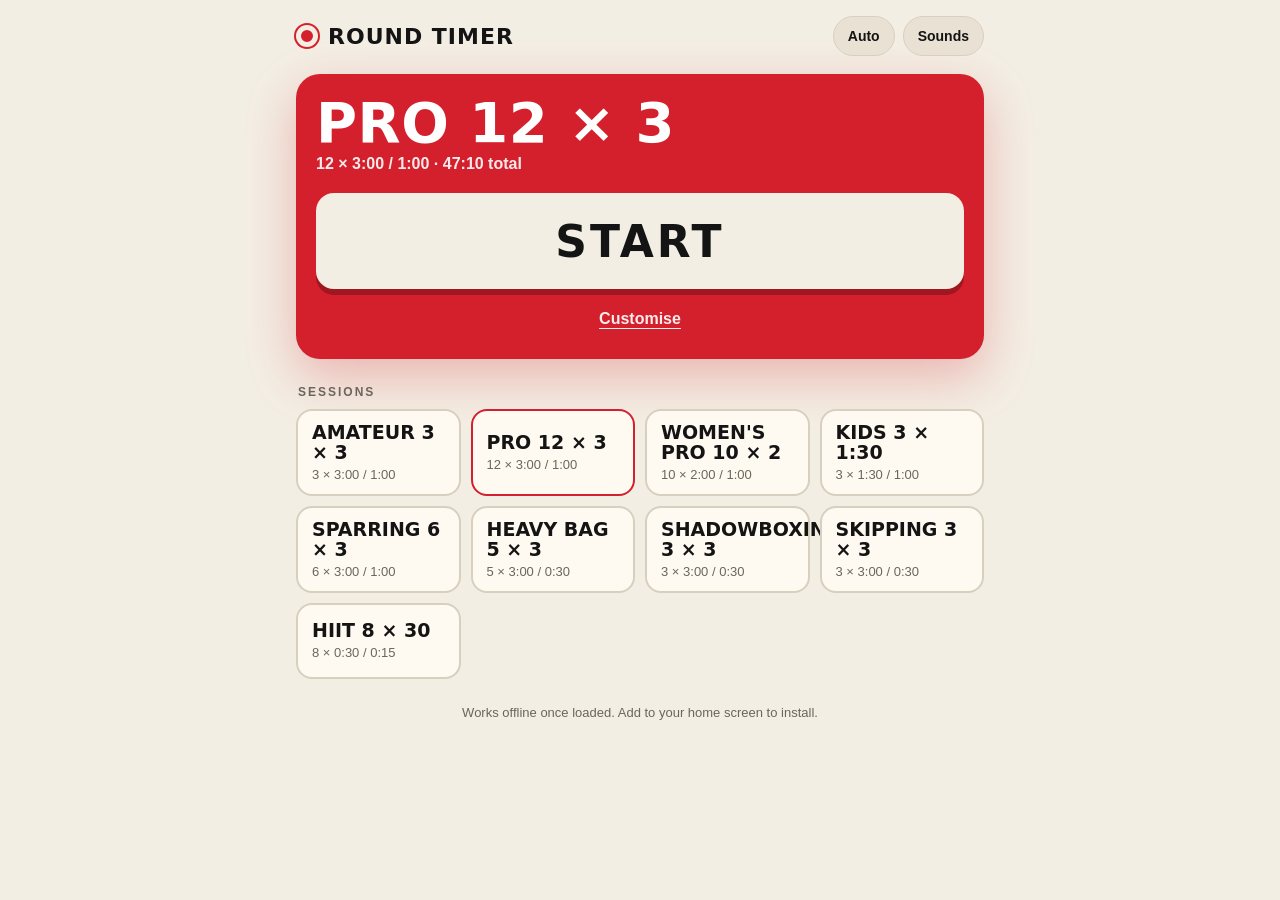
==== commit 04c65070: "Boxing upgrade: real bell and clapper sounds, drift-free timer, one-tap start, presets, lock-screen " ====
--- a/index.html
+++ b/index.html
@@ -1,697 +1,113 @@
 <!DOCTYPE html>
-<html lang="en">
+<html lang="en-GB">
 <head>
 <meta charset="UTF-8">
-<meta name="viewport" content="width=device-width, initial-scale=1.0, maximum-scale=1.0, user-scalable=no, viewport-fit=cover">
+<meta name="viewport" content="width=device-width, initial-scale=1, viewport-fit=cover">
+<meta name="description" content="Boxing round timer with a real bell, 10 second clapper and offline use.">
+<meta name="theme-color" content="#0b0b0c">
 <meta name="apple-mobile-web-app-capable" content="yes">
+<meta name="mobile-web-app-capable" content="yes">
 <meta name="apple-mobile-web-app-status-bar-style" content="black-translucent">
-<meta name="theme-color" content="#0f172a">
-<meta name="mobile-web-app-capable" content="yes">
+<meta name="apple-mobile-web-app-title" content="Rounds">
 <title>Round Timer</title>
-<style>
-  :root{
-    --bg:#0b1120; --panel:#111a2e; --panel2:#1b2740; --line:#27344f;
-    --text:#f1f5f9; --muted:#8a9bbb; --accent:#22c55e;
-    --work:#16a34a; --rest:#d97706; --prep:#2563eb; --done:#7c3aed; --idle:#1e293b;
-  }
-  *{box-sizing:border-box; -webkit-tap-highlight-color:transparent;}
-  html,body{margin:0; height:100%;}
-  body{
-    font-family:-apple-system,BlinkMacSystemFont,"Segoe UI",Roboto,Helvetica,Arial,sans-serif;
-    background:var(--bg); color:var(--text);
-    overflow:hidden; position:fixed; inset:0;
-    -webkit-user-select:none; user-select:none;
-  }
-  .screen{position:absolute; inset:0; display:flex; flex-direction:column; transition:background .35s ease;}
-  .hidden{display:none !important;}
-
-  /* ---------- CONFIG SCREEN ---------- */
-  #config{padding:max(16px,env(safe-area-inset-top)) 16px calc(16px + env(safe-area-inset-bottom)); overflow-y:auto;}
-  .brand{display:flex; align-items:center; gap:10px; margin:6px 2px 14px;}
-  .brand .dot{width:14px; height:14px; border-radius:50%; background:var(--accent); box-shadow:0 0 14px var(--accent);}
-  .brand h1{font-size:20px; letter-spacing:.5px; margin:0; font-weight:800;}
-  .brand .mute{margin-left:auto;}
-
-  .card{background:var(--panel); border:1px solid var(--line); border-radius:18px; padding:14px; margin-bottom:14px;}
-  .card h2{font-size:12px; letter-spacing:1.5px; text-transform:uppercase; color:var(--muted); margin:0 0 12px;}
-
-  .row{display:flex; align-items:center; justify-content:space-between; gap:8px 12px; padding:8px 0; flex-wrap:wrap;}
-  .row + .row{border-top:1px solid var(--line);}
-  .row > :first-child{min-width:0; flex:1 1 auto;}
-  .row .label{font-size:16px; font-weight:600;}
-  .row .sub{font-size:12px; color:var(--muted); margin-top:2px;}
-
-  .stepper{display:flex; align-items:center; gap:0; background:var(--panel2); border-radius:12px; overflow:hidden; border:1px solid var(--line); flex:0 0 auto;}
-  .row > .stepper{margin-left:auto;}
-  .stepper button{width:42px; height:44px; border:0; background:transparent; color:var(--text); font-size:24px; font-weight:700; line-height:1; cursor:pointer;}
-  .stepper button:active{background:rgba(255,255,255,.08);}
-  .stepper .val{min-width:42px; text-align:center; font-size:20px; font-weight:800; font-variant-numeric:tabular-nums;}
-  .timefield{display:flex; align-items:center; gap:6px; margin-left:auto; flex:0 0 auto;}
-  .timefield .colon{font-size:20px; font-weight:800; color:var(--muted);}
-
-  @media (max-width:400px){
-    #config{padding-left:12px; padding-right:12px;}
-    .card{padding:12px;}
-    .stepper button{width:38px; height:42px; font-size:21px;}
-    .stepper .val{min-width:36px; font-size:18px;}
-    .timefield{gap:4px;}
-    .row .label{font-size:15px;}
-  }
-
-  .toggle{position:relative; width:58px; height:34px; border-radius:20px; background:var(--panel2); border:1px solid var(--line); cursor:pointer; transition:background .2s;}
-  .toggle .knob{position:absolute; top:3px; left:3px; width:26px; height:26px; border-radius:50%; background:#64748b; transition:.2s;}
-  .toggle.on{background:var(--accent); border-color:var(--accent);}
-  .toggle.on .knob{left:27px; background:#fff;}
-
-  .presets{display:flex; flex-wrap:wrap; gap:8px;}
-  .preset{position:relative; background:var(--panel2); border:1px solid var(--line); border-radius:12px; padding:10px 12px; cursor:pointer; min-width:88px;}
-  .preset .pname{font-size:14px; font-weight:700; margin-bottom:2px;}
-  .preset .pmeta{font-size:11px; color:var(--muted); font-variant-numeric:tabular-nums;}
-  .preset .del{position:absolute; top:-7px; right:-7px; width:22px; height:22px; border-radius:50%; background:#ef4444; color:#fff; border:0; font-size:13px; line-height:22px; padding:0; cursor:pointer; display:none;}
-  .preset.custom .del{display:block;}
-  .preset:active{border-color:var(--accent);}
-  .preset.selbell{border-color:var(--accent); background:rgba(34,197,94,.14);}
-  .preset.selbell .pmeta{color:var(--accent);}
-
-  .warndel{flex:0 0 auto; width:34px; height:34px; border-radius:10px; background:rgba(239,68,68,.14); color:#f87171; border:1px solid rgba(239,68,68,.3); font-size:18px; font-weight:800; line-height:1; cursor:pointer; margin-left:8px;}
-  .warndel:active{background:rgba(239,68,68,.28);}
-
-  .soundbtns{display:flex; flex-wrap:wrap; gap:8px;}
-  .soundbtns button{flex:1; min-width:120px; background:var(--panel2); border:1px solid var(--line); border-radius:12px; color:var(--text); padding:12px; font-size:13px; font-weight:600; cursor:pointer;}
-  .soundbtns button:active{background:rgba(255,255,255,.08);}
-
-  .savebtn{width:100%; background:var(--panel2); border:1px dashed var(--line); color:var(--muted); border-radius:12px; padding:12px; font-size:14px; font-weight:600; cursor:pointer;}
-
-  .startbtn{
-    width:100%; padding:20px; border:0; border-radius:18px;
-    background:var(--accent); color:#04210f; font-size:22px; font-weight:900; letter-spacing:1px;
-    cursor:pointer; box-shadow:0 8px 28px rgba(34,197,94,.35); margin-top:4px;
-  }
-  .startbtn:active{transform:translateY(1px);}
-
-  /* ---------- RUN SCREEN ---------- */
-  #run{align-items:center; justify-content:center; text-align:center; padding:env(safe-area-inset-top) 18px env(safe-area-inset-bottom);}
-  #run.phase-work{background:var(--work);}
-  #run.phase-rest{background:var(--rest);}
-  #run.phase-prep{background:var(--prep);}
-  #run.phase-done{background:var(--done);}
-  #run.phase-idle{background:var(--idle);}
-
-  .runtop{position:absolute; top:max(14px,env(safe-area-inset-top)); left:0; right:0; display:flex; align-items:center; justify-content:space-between; padding:0 18px;}
-  .runtop .edit{background:rgba(0,0,0,.22); border:0; color:#fff; padding:10px 14px; border-radius:12px; font-size:14px; font-weight:700; cursor:pointer;}
-  .runtop .rounds{background:rgba(0,0,0,.22); padding:10px 14px; border-radius:12px; font-size:15px; font-weight:800; font-variant-numeric:tabular-nums;}
-
-  .phaselabel{font-size:clamp(28px,9vw,46px); font-weight:900; letter-spacing:3px; text-transform:uppercase; margin-bottom:4px; text-shadow:0 2px 12px rgba(0,0,0,.25);}
-  .bigtime{font-size:clamp(96px,34vw,220px); font-weight:900; line-height:.95; font-variant-numeric:tabular-nums; text-shadow:0 6px 30px rgba(0,0,0,.3);}
-  .nextlabel{font-size:16px; font-weight:700; opacity:.85; margin-top:8px; min-height:20px; text-transform:uppercase; letter-spacing:1px;}
-
-  .progress{position:absolute; left:0; right:0; bottom:calc(120px + env(safe-area-inset-bottom)); height:8px; background:rgba(0,0,0,.22);}
-  .progress .bar{height:100%; width:0%; background:rgba(255,255,255,.9); transition:width .15s linear;}
-
-  .controls{position:absolute; left:0; right:0; bottom:max(20px,env(safe-area-inset-bottom)); display:flex; gap:12px; padding:0 18px;}
-  .controls button{flex:1; padding:22px 0; border:0; border-radius:16px; font-size:20px; font-weight:900; letter-spacing:1px; cursor:pointer; background:rgba(255,255,255,.95); color:#0b1120;}
-  .controls button.ghost{background:rgba(0,0,0,.25); color:#fff;}
-  .controls button:active{transform:translateY(1px);}
-
-  .flash{animation:flash .5s ease;}
-  @keyframes flash{0%{filter:brightness(1.6);}100%{filter:brightness(1);}}
-
-  /* ---------- QUOTE OVERLAY ---------- */
-  #quoteOverlay{position:fixed; inset:0; z-index:200; background:radial-gradient(120% 120% at 50% 0%,#15213b 0%,#0b1120 70%); display:flex; align-items:center; justify-content:center; padding:34px 28px calc(34px + env(safe-area-inset-bottom)); text-align:center; animation:qfade .45s ease;}
-  #quoteOverlay.hide{opacity:0; pointer-events:none; transition:opacity .4s ease;}
-  .quotebox{max-width:580px; display:flex; flex-direction:column; align-items:center;}
-  .qmark{font-size:64px; line-height:.5; color:var(--accent); font-weight:900; margin-bottom:10px;}
-  .qtext{font-size:clamp(21px,5.6vw,30px); font-weight:800; line-height:1.38; text-wrap:balance;}
-  .qauthor{margin-top:20px; font-size:13px; letter-spacing:2.5px; text-transform:uppercase; color:var(--muted); font-weight:700;}
-  .qbtn{margin-top:36px; background:var(--accent); color:#04210f; border:0; border-radius:14px; padding:16px 34px; font-size:17px; font-weight:900; letter-spacing:.5px; cursor:pointer; box-shadow:0 8px 28px rgba(34,197,94,.35);}
-  .qbtn:active{transform:translateY(1px);}
-  .qhint{margin-top:16px; font-size:11px; color:var(--muted); opacity:.7; letter-spacing:1px;}
-  @keyframes qfade{from{opacity:0; transform:translateY(10px);}to{opacity:1; transform:none;}}
-</style>
+<link rel="manifest" href="manifest.webmanifest">
+<link rel="icon" href="icons/icon-192.png" type="image/png">
+<link rel="apple-touch-icon" href="icons/apple-touch-icon.png">
+<link rel="stylesheet" href="styles.css">
 </head>
 <body>
 
-<!-- ============ QUOTE ON OPEN ============ -->
-<div id="quoteOverlay" onclick="dismissQuote(event)">
-  <div class="quotebox">
-    <div class="qmark">&ldquo;</div>
-    <div class="qtext" id="qText"></div>
-    <div class="qauthor" id="qAuthor"></div>
-    <button class="qbtn" onclick="dismissQuote(event)">Let&rsquo;s go &#129354;</button>
-    <div class="qhint">tap anywhere to begin</div>
+<!-- ============ HOME ============ -->
+<main id="home" class="screen home">
+  <header class="top">
+    <div class="brand"><span class="mark" aria-hidden="true"></span>Round Timer</div>
+    <span class="streak hidden" id="streak"></span>
+    <button class="chip" id="themeBtn" aria-label="Change theme">Auto</button>
+    <button class="chip" id="soundsBtn">Sounds</button>
+  </header>
+
+  <section class="hero">
+    <div class="hero-name" id="heroName">Pro 12 × 3</div>
+    <div class="hero-meta" id="heroMeta"></div>
+    <button class="start" id="startBtn">Start</button>
+    <button class="ghost-btn" id="editBtn">Customise</button>
+  </section>
+
+  <h2 class="sect">Sessions</h2>
+  <div class="tiles" id="tiles"></div>
+
+  <h2 class="sect hidden" id="historyHead">Recent</h2>
+  <ol class="history" id="history"></ol>
+  <p class="foot">Works offline once loaded. Add to your home screen to install.</p>
+</main>
+
+<!-- ============ EDITOR ============ -->
+<section id="editor" class="screen sheet hidden" aria-label="Customise session">
+  <header class="sheet-top">
+    <button class="chip" data-close>Done</button>
+    <h1 id="editTitle">Customise</h1>
+    <span></span>
+  </header>
+  <div class="card" id="fields"></div>
+  <div class="card">
+    <label class="row text-row">
+      <span><span class="label">Rest label</span><span class="sub">Shown during rest, e.g. Skipping or Burpees</span></span>
+      <input id="restLabel" maxlength="24" placeholder="Rest" autocomplete="off">
+    </label>
   </div>
-</div>
+  <div class="card">
+    <div class="row save-row">
+      <input id="saveName" maxlength="32" placeholder="Name this session" autocomplete="off">
+      <button class="chip strong" id="saveBtn">Save as new</button>
+    </div>
+    <button class="danger hidden" id="deleteBtn">Delete this session</button>
+  </div>
+  <p class="foot" id="editTotal"></p>
+</section>
 
-<!-- ============ CONFIG ============ -->
-<div id="config" class="screen">
-  <div class="brand">
-    <span class="dot"></span>
-    <h1>ROUND TIMER</h1>
-    <div class="mute row" style="padding:0;">
-      <div class="toggle" id="muteToggle" onclick="toggleMute()"><div class="knob"></div></div>
+<!-- ============ SOUNDS ============ -->
+<section id="sounds" class="screen sheet hidden" aria-label="Sounds">
+  <header class="sheet-top">
+    <button class="chip" data-close>Done</button>
+    <h1>Sounds</h1>
+    <button class="chip" id="demoBtn">Play all</button>
+  </header>
+  <p class="hint">Tap a sound to hear it and pick it. Turn your volume right up: every sound is mastered to the loudest the phone can play.</p>
+  <div id="soundList"></div>
+  <div class="card">
+    <div class="row">
+      <span><span class="label">Lock-screen mode</span><span class="sub" id="lockSub">Plays the whole session as one audio track so bells keep going with the screen locked.</span></span>
+      <button class="toggle" id="lockToggle" role="switch" aria-checked="true" aria-label="Lock-screen mode"><i></i></button>
     </div>
   </div>
-
-  <div class="card">
-    <h2>Presets</h2>
-    <div class="presets" id="presetList"></div>
-    <div style="height:10px"></div>
-    <button class="savebtn" onclick="saveCurrentPreset()">+ Save current settings as preset</button>
-  </div>
-
-  <div class="card">
-    <h2>Rounds</h2>
-    <div class="row">
-      <div><div class="label">Number of rounds</div></div>
-      <div class="stepper">
-        <button onclick="bump('rounds',-1)">−</button>
-        <span class="val" id="v_rounds">12</span>
-        <button onclick="bump('rounds',1)">+</button>
-      </div>
-    </div>
-  </div>
-
-  <div class="card">
-    <h2>Work (each round)</h2>
-    <div class="row">
-      <div><div class="label">Round length</div><div class="sub">minutes : seconds</div></div>
-      <div class="timefield">
-        <div class="stepper">
-          <button onclick="bump('workMin',-1)">−</button><span class="val" id="v_workMin">3</span><button onclick="bump('workMin',1)">+</button>
-        </div>
-        <span class="colon">:</span>
-        <div class="stepper">
-          <button onclick="bump('workSec',-5)">−</button><span class="val" id="v_workSec">00</span><button onclick="bump('workSec',5)">+</button>
-        </div>
-      </div>
-    </div>
-  </div>
-
-  <div class="card">
-    <h2>Rest (between rounds)</h2>
-    <div class="row">
-      <div><div class="label">Rest length</div><div class="sub">minutes : seconds</div></div>
-      <div class="timefield">
-        <div class="stepper">
-          <button onclick="bump('restMin',-1)">−</button><span class="val" id="v_restMin">1</span><button onclick="bump('restMin',1)">+</button>
-        </div>
-        <span class="colon">:</span>
-        <div class="stepper">
-          <button onclick="bump('restSec',-5)">−</button><span class="val" id="v_restSec">00</span><button onclick="bump('restSec',5)">+</button>
-        </div>
-      </div>
-    </div>
-  </div>
-
-  <div class="card">
-    <h2>Get Ready</h2>
-    <div class="row">
-      <div><div class="label">Prepare countdown</div><div class="sub">seconds before round 1</div></div>
-      <div class="stepper">
-        <button onclick="bump('prepare',-5)">−</button><span class="val" id="v_prepare">10</span><button onclick="bump('prepare',5)">+</button>
-      </div>
-    </div>
-  </div>
-
-  <div class="card">
-    <h2>Bell sound</h2>
-    <div class="presets" id="bellList"></div>
-  </div>
-
-  <div class="card">
-    <h2>Interval / warning beeps</h2>
-    <div class="row">
-      <div><div class="label">Enable warnings</div><div class="sub">beep at set times before each round ends</div></div>
-      <div class="toggle on" id="warnToggle" onclick="toggleWarn()"><div class="knob"></div></div>
-    </div>
-    <div id="warnList"></div>
-    <div style="height:10px"></div>
-    <button class="savebtn" onclick="addWarning()">+ Add a warning beep</button>
-  </div>
-
-  <div class="card">
-    <h2>Test sounds</h2>
-    <div class="soundbtns">
-      <button onclick="playRoundStart()">Round start</button>
-      <button onclick="playRoundEnd()">Round end</button>
-      <button onclick="playWarning()">Warning beep</button>
-      <button onclick="playFinish()">Finish</button>
-    </div>
-  </div>
-
-  <button class="startbtn" onclick="startWorkout()">START WORKOUT</button>
-  <div style="height:8px"></div>
-</div>
+</section>
 
 <!-- ============ RUN ============ -->
-<div id="run" class="screen phase-idle hidden">
-  <div class="runtop">
-    <button class="edit" onclick="stopWorkout()">‹ Edit</button>
-    <div class="rounds" id="roundCounter">Round 1 / 12</div>
+<section id="run" class="screen run hidden" aria-live="polite">
+  <div class="run-top">
+    <button class="hold" id="exitBtn"><i></i><span>Hold to exit</span></button>
+    <span class="badge" id="modeBadge"></span>
   </div>
+  <div class="run-mid" id="runMid">
+    <div class="phase" id="phase">Get ready</div>
+    <div class="time" id="time">0:10</div>
+    <div class="sub-line" id="subLine"></div>
+    <div class="quote hidden" id="quote"></div>
+  </div>
+  <div class="progress"><i id="bar"></i></div>
+  <div class="run-ctrl" id="runCtrl">
+    <button class="big" id="pauseBtn">Pause</button>
+    <button class="big alt" id="skipBtn">Skip ›</button>
+  </div>
+  <div class="run-ctrl hidden" id="doneCtrl">
+    <button class="big" id="againBtn">Again</button>
+    <button class="big alt" id="homeBtn">Home</button>
+  </div>
+</section>
 
-  <div class="phaselabel" id="phaseLabel">GET READY</div>
-  <div class="bigtime" id="bigTime">0:10</div>
-  <div class="nextlabel" id="nextLabel"></div>
+<div class="toast hidden" id="toast" role="status"></div>
+<audio id="track" preload="auto" playsinline></audio>
 
-  <div class="progress"><div class="bar" id="progressBar"></div></div>
-
-  <div class="controls">
-    <button class="ghost" id="resetBtn" onclick="resetWorkout()">RESET</button>
-    <button id="pauseBtn" onclick="togglePause()">PAUSE</button>
-  </div>
-</div>
-
-<script>
-/* ===================== STATE & CONFIG ===================== */
-var cfg = { rounds:12, workMin:3, workSec:0, restMin:1, restSec:0, prepare:10, warnEnabled:true, warnings:[10], bellSound:'ring', muted:false };
-
-var limits = {
-  rounds:[1,99,1], workMin:[0,30,1], workSec:[0,55,5], restMin:[0,30,1], restSec:[0,55,5],
-  prepare:[0,60,5]
-};
-
-var DEFAULT_PRESETS = [
-  {name:"Classic Boxing", custom:false, cfg:{rounds:12,workMin:3,workSec:0,restMin:1,restSec:0,prepare:10,warnEnabled:true,warnings:[30,10],bellSound:'ring'}},
-  {name:"Amateur 3x3",    custom:false, cfg:{rounds:3, workMin:3,workSec:0,restMin:1,restSec:0,prepare:10,warnEnabled:true,warnings:[10],bellSound:'ring'}},
-  {name:"HIIT Quick",     custom:false, cfg:{rounds:8, workMin:0,workSec:30,restMin:0,restSec:15,prepare:10,warnEnabled:true,warnings:[10,5],bellSound:'bright'}}
-];
-
-/* ===================== PERSISTENCE ===================== */
-function loadStore(){
-  var saved = null;
-  try{ saved = JSON.parse(localStorage.getItem('rt_cfg')); }catch(e){}
-  if(saved) cfg = Object.assign(cfg, saved);
-  // migrate legacy saved configs (old single-warning shape) — key off what was saved
-  if(saved && !Array.isArray(saved.warnings)){
-    cfg.warnings = (typeof saved.warnSec==='number') ? [saved.warnSec] : (Array.isArray(cfg.warnings)?cfg.warnings:[10]);
-  }
-  if(saved && typeof saved.warnEnabled!=='boolean' && typeof saved.warn==='boolean'){
-    cfg.warnEnabled = saved.warn;
-  }
-  if(!Array.isArray(cfg.warnings)) cfg.warnings=[10];
-  if(typeof cfg.warnEnabled!=='boolean') cfg.warnEnabled=true;
-  if(!cfg.bellSound || !BELLS[cfg.bellSound]) cfg.bellSound='ring';
-  delete cfg.warn; delete cfg.warnSec;
-}
-function saveCfg(){ try{ localStorage.setItem('rt_cfg', JSON.stringify(cfg)); }catch(e){} }
-function getPresets(){
-  try{ var p = JSON.parse(localStorage.getItem('rt_presets')); if(Array.isArray(p)) return p; }catch(e){}
-  return [];
-}
-function setPresets(p){ try{ localStorage.setItem('rt_presets', JSON.stringify(p)); }catch(e){} }
-
-/* ===================== CONFIG UI ===================== */
-function clampVal(key,val){ var l=limits[key]; if(val<l[0])val=l[0]; if(val>l[1])val=l[1]; return val; }
-function bump(key,delta){
-  cfg[key] = clampVal(key, (cfg[key]||0)+delta);
-  renderConfig(); saveCfg();
-}
-function pad(n){ return (n<10?'0':'')+n; }
-function renderConfig(){
-  document.getElementById('v_rounds').textContent = cfg.rounds;
-  document.getElementById('v_workMin').textContent = cfg.workMin;
-  document.getElementById('v_workSec').textContent = pad(cfg.workSec);
-  document.getElementById('v_restMin').textContent = cfg.restMin;
-  document.getElementById('v_restSec').textContent = pad(cfg.restSec);
-  document.getElementById('v_prepare').textContent = cfg.prepare;
-  document.getElementById('muteToggle').classList.toggle('on', cfg.muted);
-  renderWarnings();
-  renderBells();
-}
-
-/* ---- interval / warning beeps ---- */
-function toggleWarn(){ cfg.warnEnabled=!cfg.warnEnabled; renderWarnings(); saveCfg(); }
-function bumpWarning(i,d){ cfg.warnings[i]=Math.max(1, Math.min(300, (cfg.warnings[i]||0)+d)); renderWarnings(); saveCfg(); }
-function addWarning(){ cfg.warnings.push(10); cfg.warnings.sort(function(a,b){return b-a;}); renderWarnings(); saveCfg(); }
-function removeWarning(i){ cfg.warnings.splice(i,1); renderWarnings(); saveCfg(); }
-function renderWarnings(){
-  document.getElementById('warnToggle').classList.toggle('on', cfg.warnEnabled);
-  var el = document.getElementById('warnList');
-  el.style.opacity = cfg.warnEnabled ? '1' : '.4';
-  el.style.pointerEvents = cfg.warnEnabled ? 'auto' : 'none';
-  el.innerHTML='';
-  if(cfg.warnings.length===0){
-    var empty=document.createElement('div'); empty.className='row';
-    empty.innerHTML='<div><div class="sub">No warnings — add one below.</div></div>';
-    el.appendChild(empty); return;
-  }
-  cfg.warnings.forEach(function(w,i){
-    var row=document.createElement('div'); row.className='row';
-    var lab=document.createElement('div');
-    lab.innerHTML='<div class="label">Beep at '+w+'s</div><div class="sub">seconds before round ends</div>';
-    var grp=document.createElement('div'); grp.className='stepper'; grp.style.marginLeft='auto';
-    var minus=document.createElement('button'); minus.textContent='−'; minus.onclick=function(){bumpWarning(i,-1);};
-    var val=document.createElement('span'); val.className='val'; val.textContent=w;
-    var plus=document.createElement('button'); plus.textContent='+'; plus.onclick=function(){bumpWarning(i,1);};
-    grp.appendChild(minus); grp.appendChild(val); grp.appendChild(plus);
-    var del=document.createElement('button'); del.className='warndel'; del.textContent='×'; del.onclick=function(){removeWarning(i);};
-    row.appendChild(lab); row.appendChild(grp); row.appendChild(del);
-    el.appendChild(row);
-  });
-}
-
-/* ---- bell sound picker ---- */
-function renderBells(){
-  var el=document.getElementById('bellList'); el.innerHTML='';
-  Object.keys(BELLS).forEach(function(k){
-    var b=BELLS[k];
-    var d=document.createElement('div');
-    d.className='preset'+(cfg.bellSound===k?' selbell':'');
-    d.innerHTML='<div class="pname">'+b.name+'</div><div class="pmeta">'+(cfg.bellSound===k?'selected':'tap to hear')+'</div>';
-    d.onclick=function(){ cfg.bellSound=k; saveCfg(); renderBells(); ensureAudio(); bellStrike(0,0.9,BELLS[k]); };
-    el.appendChild(d);
-  });
-}
-function toggleMute(){ cfg.muted=!cfg.muted; if(masterGain) masterGain.gain.value = cfg.muted?0:1; renderConfig(); saveCfg(); }
-
-function renderPresets(){
-  var list = document.getElementById('presetList');
-  list.innerHTML='';
-  var all = DEFAULT_PRESETS.concat(getPresets());
-  all.forEach(function(p,i){
-    var el = document.createElement('div');
-    el.className = 'preset' + (p.custom?' custom':'');
-    var w = p.cfg.workMin+':'+pad(p.cfg.workSec);
-    var r = p.cfg.restMin+':'+pad(p.cfg.restSec);
-    el.innerHTML = '<div class="pname">'+p.name+'</div><div class="pmeta">'+p.cfg.rounds+' × '+w+' / '+r+'</div>';
-    el.onclick = function(e){ if(e.target.classList.contains('del'))return; applyPreset(p.cfg); };
-    if(p.custom){
-      var del = document.createElement('button'); del.className='del'; del.textContent='×';
-      del.onclick=function(e){ e.stopPropagation(); deletePreset(p.name); };
-      el.appendChild(del);
-    }
-    list.appendChild(el);
-  });
-}
-function applyPreset(pc){
-  cfg = Object.assign(cfg, pc);
-  cfg.warnings = Array.isArray(pc.warnings) ? pc.warnings.slice() : (cfg.warnings||[10]);
-  if(!cfg.bellSound || !BELLS[cfg.bellSound]) cfg.bellSound='ring';
-  renderConfig(); saveCfg();
-}
-function saveCurrentPreset(){
-  var name = prompt('Name this preset:', 'My Workout');
-  if(!name) return;
-  var list = getPresets();
-  list = list.filter(function(p){ return p.name!==name; });
-  list.push({name:name, custom:true, cfg:{
-    rounds:cfg.rounds,workMin:cfg.workMin,workSec:cfg.workSec,restMin:cfg.restMin,restSec:cfg.restSec,
-    prepare:cfg.prepare,warnEnabled:cfg.warnEnabled,warnings:cfg.warnings.slice(),bellSound:cfg.bellSound
-  }});
-  setPresets(list); renderPresets();
-}
-function deletePreset(name){
-  setPresets(getPresets().filter(function(p){ return p.name!==name; }));
-  renderPresets();
-}
-
-/* ===================== AUDIO (Web Audio API) ===================== */
-var audioCtx=null, masterGain=null;
-function ensureAudio(){
-  if(!audioCtx){
-    audioCtx = new (window.AudioContext||window.webkitAudioContext)();
-    masterGain = audioCtx.createGain();
-    masterGain.gain.value = cfg.muted?0:1;
-    masterGain.connect(audioCtx.destination);
-  }
-  if(audioCtx.state==='suspended') audioCtx.resume();
-}
-function beep(freq, start, dur, type, vol){
-  var o=audioCtx.createOscillator(), g=audioCtx.createGain();
-  o.type=type||'sine'; o.frequency.value=freq;
-  o.connect(g); g.connect(masterGain);
-  var t=audioCtx.currentTime+start;
-  g.gain.setValueAtTime(0.0001,t);
-  g.gain.exponentialRampToValueAtTime(vol||0.5,t+0.008);
-  g.gain.exponentialRampToValueAtTime(0.0001,t+dur);
-  o.start(t); o.stop(t+dur+0.02);
-}
-/* Selectable, realistic boxing-bell voices. Each non-buzzer bell is built from
-   inharmonic partials + a filtered "clapper" noise transient for realism. */
-var BELLS = {
-  ring:   {name:'Classic Ring',  base:740,  ratios:[[1,1],[1.5,0.62],[2.0,0.5],[2.74,0.42],[3.76,0.28],[5.4,0.18],[8.1,0.1]], decay:1.9, strike:0.55, bright:2520},
-  brass:  {name:'Brass Fight',   base:880,  ratios:[[1,1],[2.0,0.6],[3.0,0.46],[4.2,0.32],[5.4,0.2],[6.8,0.12]],              decay:1.5, strike:0.5,  bright:3100},
-  deep:   {name:'Deep Gym',      base:430,  ratios:[[1,1],[1.5,0.55],[2.0,0.5],[2.7,0.36],[3.8,0.22],[5.2,0.12]],            decay:2.7, strike:0.5,  bright:1650},
-  bright: {name:'Bright Ding',   base:1060, ratios:[[1,1],[2.0,0.55],[3.0,0.4],[4.2,0.26],[5.8,0.15]],                       decay:1.1, strike:0.42, bright:3600},
-  buzzer: {name:'Buzzer',        buzzer:true}
-};
-// One bell strike using the chosen (or passed) voice
-function bellStrike(start, vol, def){
-  def = def || BELLS[cfg.bellSound] || BELLS.ring;
-  vol = (vol==null?0.9:vol);
-  var t0 = audioCtx.currentTime + start;
-  if(def.buzzer){
-    var ob=audioCtx.createOscillator(), gb=audioCtx.createGain();
-    ob.type='square'; ob.frequency.value=210;
-    var lfo=audioCtx.createOscillator(), lg=audioCtx.createGain();
-    lfo.type='square'; lfo.frequency.value=28; lg.gain.value=14; lfo.connect(lg); lg.connect(ob.frequency);
-    ob.connect(gb); gb.connect(masterGain);
-    gb.gain.setValueAtTime(0.0001,t0);
-    gb.gain.exponentialRampToValueAtTime(vol*0.6,t0+0.01);
-    gb.gain.setValueAtTime(vol*0.6,t0+0.32);
-    gb.gain.exponentialRampToValueAtTime(0.0001,t0+0.45);
-    ob.start(t0); ob.stop(t0+0.5); lfo.start(t0); lfo.stop(t0+0.5);
-    return;
-  }
-  // metallic partials (higher partials decay faster)
-  def.ratios.forEach(function(p){
-    var o=audioCtx.createOscillator(), g=audioCtx.createGain();
-    o.type='sine'; o.frequency.value=def.base*p[0];
-    o.connect(g); g.connect(masterGain);
-    var d=def.decay*(1/(1+(p[0]-1)*0.32));
-    g.gain.setValueAtTime(0.0001,t0);
-    g.gain.exponentialRampToValueAtTime(vol*p[1], t0+0.004);
-    g.gain.exponentialRampToValueAtTime(0.0001, t0+d);
-    o.start(t0); o.stop(t0+d+0.05);
-  });
-  // clapper strike: brief band-passed noise burst
-  var dur=0.05, nb=audioCtx.createBufferSource();
-  var buf=audioCtx.createBuffer(1, Math.floor(audioCtx.sampleRate*dur), audioCtx.sampleRate);
-  var ch=buf.getChannelData(0);
-  for(var i=0;i<ch.length;i++){ ch[i]=(Math.random()*2-1)*(1-i/ch.length); }
-  nb.buffer=buf;
-  var bp=audioCtx.createBiquadFilter(); bp.type='bandpass'; bp.frequency.value=def.bright||2500; bp.Q.value=0.7;
-  var ng=audioCtx.createGain();
-  nb.connect(bp); bp.connect(ng); ng.connect(masterGain);
-  ng.gain.setValueAtTime((def.strike||0.4)*vol, t0);
-  ng.gain.exponentialRampToValueAtTime(0.0001, t0+0.06);
-  nb.start(t0); nb.stop(t0+0.07);
-  // bright shimmer
-  var o2=audioCtx.createOscillator(), g2=audioCtx.createGain();
-  o2.type='triangle'; o2.frequency.value=def.bright||2500;
-  o2.connect(g2); g2.connect(masterGain);
-  g2.gain.setValueAtTime(0.0001,t0);
-  g2.gain.exponentialRampToValueAtTime(vol*0.22,t0+0.004);
-  g2.gain.exponentialRampToValueAtTime(0.0001,t0+0.4);
-  o2.start(t0); o2.stop(t0+0.45);
-}
-function playRoundStart(){ ensureAudio(); bellStrike(0,0.8); }                                   // single ding to start work
-function playRoundEnd(){ ensureAudio(); bellStrike(0,0.97); bellStrike(0.3,0.97); bellStrike(0.6,0.97); }  // round over: DING DING DING
-function playFinish(){ ensureAudio(); bellStrike(0,1.0); bellStrike(0.3,1.0); bellStrike(0.6,1.0); bellStrike(0.92,1.0); } // workout done
-function playWarning(){ ensureAudio(); beep(1046,0,0.1,'sine',0.5); beep(1046,0.16,0.1,'sine',0.5); }  // double beep
-function playPrepBeep(){ ensureAudio(); beep(523,0,0.12,'sine',0.4); }
-
-/* ===================== TIMER ENGINE ===================== */
-var run = { active:false, paused:false, schedule:[], idx:0, endAt:0, remaining:0, warnedSet:{}, total:0 };
-var ticker=null, wakeLock=null;
-
-function secs(m,s){ return m*60+s; }
-function buildSchedule(){
-  var s=[];
-  var work=secs(cfg.workMin,cfg.workSec);
-  var rest=secs(cfg.restMin,cfg.restSec);
-  if(cfg.prepare>0) s.push({type:'prep', dur:cfg.prepare});
-  for(var r=1;r<=cfg.rounds;r++){
-    s.push({type:'work', dur:work, round:r});
-    if(r<cfg.rounds && rest>0) s.push({type:'rest', dur:rest, round:r});
-  }
-  s.push({type:'done', dur:0});
-  return s;
-}
-
-function startWorkout(){
-  ensureAudio();
-  if(secs(cfg.workMin,cfg.workSec)<=0){ alert('Set a work time first.'); return; }
-  run.schedule = buildSchedule();
-  run.idx = 0; run.active=true; run.paused=false;
-  document.getElementById('config').classList.add('hidden');
-  document.getElementById('run').classList.remove('hidden');
-  requestWakeLock();
-  enterPhase(0);
-  if(ticker) clearInterval(ticker);
-  ticker = setInterval(tick, 100);
-}
-
-function enterPhase(i){
-  run.idx=i; run.warnedSet={};
-  var p = run.schedule[i];
-  run.remaining = p.dur;
-  run.endAt = Date.now() + p.dur*1000;
-  run.total = p.dur;
-
-  var runEl=document.getElementById('run');
-  var label=document.getElementById('phaseLabel');
-  var counter=document.getElementById('roundCounter');
-  var next=document.getElementById('nextLabel');
-  runEl.className='screen';
-
-  if(p.type==='prep'){
-    runEl.classList.add('phase-prep'); label.textContent='GET READY';
-    counter.textContent='Round 1 / '+cfg.rounds;
-    next.textContent='Round 1 starting…';
-    playPrepBeep();
-  } else if(p.type==='work'){
-    runEl.classList.add('phase-work'); label.textContent='ROUND '+p.round;
-    counter.textContent='Round '+p.round+' / '+cfg.rounds;
-    if(p.round<cfg.rounds){ next.textContent = (secs(cfg.restMin,cfg.restSec)>0) ? 'Next: Rest' : 'Next: Round '+(p.round+1); }
-    else { next.textContent='Last round!'; }
-    playRoundStart();
-  } else if(p.type==='rest'){
-    runEl.classList.add('phase-rest'); label.textContent='REST';
-    counter.textContent='Round '+p.round+' / '+cfg.rounds+' done';
-    next.textContent='Next: Round '+(p.round+1);
-    /* end-of-round bell already rang at work-end (see tick) */
-  } else if(p.type==='done'){
-    runEl.classList.add('phase-done'); label.textContent='DONE';
-    counter.textContent=cfg.rounds+' rounds complete';
-    next.textContent='Great work 🥊';
-    document.getElementById('bigTime').textContent='✓';
-    document.getElementById('progressBar').style.width='100%';
-    document.getElementById('pauseBtn').textContent='AGAIN';
-    playFinish();
-    run.active=false; releaseWakeLock(); if(ticker){clearInterval(ticker);ticker=null;}
-    return;
-  }
-  runEl.classList.add('flash');
-  setTimeout(function(){ runEl.classList.remove('flash'); },500);
-  updateDisplay();
-}
-
-function tick(){
-  if(!run.active || run.paused) return;
-  var rem = (run.endAt - Date.now())/1000;
-  run.remaining = rem;
-  var p = run.schedule[run.idx];
-
-  // multiple interval / warning beeps during the work phase
-  if(p.type==='work' && cfg.warnEnabled){
-    for(var wi=0; wi<cfg.warnings.length; wi++){
-      var w=cfg.warnings[wi];
-      if(w>0 && w<p.dur && rem<=w && rem>0 && !run.warnedSet[wi]){ run.warnedSet[wi]=true; playWarning(); }
-    }
-  }
-  if(rem<=0){
-    // ring the round-end bell at the end of EVERY work phase (fires even with no rest);
-    // the final round routes to 'done', which plays the finish bell instead.
-    if(p.type==='work'){
-      var nxt = run.schedule[run.idx+1];
-      if(!nxt || nxt.type!=='done'){ playRoundEnd(); }
-    }
-    if(run.idx < run.schedule.length-1){ enterPhase(run.idx+1); }
-    return;
-  }
-  updateDisplay();
-}
-
-function updateDisplay(){
-  var rem = Math.max(0, Math.ceil(run.remaining));
-  var m=Math.floor(rem/60), s=rem%60;
-  document.getElementById('bigTime').textContent = m+':'+pad(s);
-  var pct = run.total>0 ? (1 - run.remaining/run.total)*100 : 0;
-  document.getElementById('progressBar').style.width = Math.min(100,Math.max(0,pct))+'%';
-}
-
-function togglePause(){
-  if(!run.active){ // finished -> restart
-    if(run.schedule.length && run.schedule[run.idx].type==='done'){ document.getElementById('pauseBtn').textContent='PAUSE'; startWorkout(); }
-    return;
-  }
-  run.paused=!run.paused;
-  document.getElementById('pauseBtn').textContent = run.paused?'RESUME':'PAUSE';
-  if(run.paused){ releaseWakeLock(); }
-  else { run.endAt = Date.now() + run.remaining*1000; requestWakeLock(); }
-}
-
-function resetWorkout(){
-  if(ticker){clearInterval(ticker);ticker=null;}
-  run.active=false; run.paused=false;
-  document.getElementById('pauseBtn').textContent='PAUSE';
-  enterPhase(0); run.active=true; run.paused=true;
-  document.getElementById('pauseBtn').textContent='RESUME';
-  // show first phase, paused, ready to resume
-  var p=run.schedule[0];
-  run.remaining=p.dur; run.total=p.dur; updateDisplay();
-}
-
-function stopWorkout(){
-  if(ticker){clearInterval(ticker);ticker=null;}
-  run.active=false; run.paused=false;
-  releaseWakeLock();
-  document.getElementById('run').classList.add('hidden');
-  document.getElementById('config').classList.remove('hidden');
-  document.getElementById('pauseBtn').textContent='PAUSE';
-  document.getElementById('bigTime').textContent='0:00';
-}
-
-/* ===================== WAKE LOCK ===================== */
-async function requestWakeLock(){
-  try{ if('wakeLock' in navigator){ wakeLock = await navigator.wakeLock.request('screen'); } }catch(e){}
-}
-function releaseWakeLock(){ try{ if(wakeLock){ wakeLock.release(); wakeLock=null; } }catch(e){} }
-document.addEventListener('visibilitychange', function(){
-  if(document.visibilityState==='visible' && run.active && !run.paused){
-    requestWakeLock();
-    run.remaining = (run.endAt - Date.now())/1000; // resync after screen-off
-  }
-});
-
-/* ===================== FIGHT PHILOSOPHY QUOTES ===================== */
-var QUOTES = [
-  {q:"Everyone has a plan until they get punched in the mouth.", a:"Mike Tyson"},
-  {q:"Discipline is doing what you hate to do, but doing it like you love it.", a:"Mike Tyson"},
-  {q:"Float like a butterfly, sting like a bee.", a:"Muhammad Ali"},
-  {q:"He who is not courageous enough to take risks will accomplish nothing in life.", a:"Muhammad Ali"},
-  {q:"I hated every minute of training, but I said: suffer now and live the rest of your life as a champion.", a:"Muhammad Ali"},
-  {q:"It isn't the mountains ahead to climb that wear you out; it's the pebble in your shoe.", a:"Muhammad Ali"},
-  {q:"Don't count the days; make the days count.", a:"Muhammad Ali"},
-  {q:"I fear not the man who has practiced 10,000 kicks once, but the man who has practiced one kick 10,000 times.", a:"Bruce Lee"},
-  {q:"Be water, my friend.", a:"Bruce Lee"},
-  {q:"Do not pray for an easy life; pray for the strength to endure a difficult one.", a:"Bruce Lee"},
-  {q:"Knowing is not enough, we must apply. Willing is not enough, we must do.", a:"Bruce Lee"},
-  {q:"Defeat is a state of mind; no one is ever defeated until defeat is accepted as reality.", a:"Bruce Lee"},
-  {q:"Mistakes are always forgivable, if one has the courage to admit them.", a:"Bruce Lee"},
-  {q:"Victorious warriors win first and then go to war.", a:"Sun Tzu"},
-  {q:"In the midst of chaos, there is also opportunity.", a:"Sun Tzu"},
-  {q:"The supreme art of war is to subdue the enemy without fighting.", a:"Sun Tzu"},
-  {q:"Today is victory over yourself of yesterday.", a:"Miyamoto Musashi"},
-  {q:"Think lightly of yourself and deeply of the world.", a:"Miyamoto Musashi"},
-  {q:"There is more than one path to the top of the mountain.", a:"Miyamoto Musashi"},
-  {q:"The hero and the coward both feel the same fear; the hero just confronts it.", a:"Cus D'Amato"},
-  {q:"A champion is someone who gets up, even when he can't.", a:"Jack Dempsey"},
-  {q:"Champions aren't made in the ring; they are merely recognized there.", a:"Joe Frazier"},
-  {q:"To be a champion, you have to believe in yourself when nobody else will.", a:"Sugar Ray Robinson"},
-  {q:"The impediment to action advances action. What stands in the way becomes the way.", a:"Marcus Aurelius"},
-  {q:"It ain't about how hard you hit. It's about how hard you can get hit and keep moving forward.", a:"Rocky Balboa"}
-];
-function showQuote(){
-  var x = QUOTES[Math.floor(Math.random()*QUOTES.length)];
-  document.getElementById('qText').textContent = x.q;
-  document.getElementById('qAuthor').textContent = x.a;
-}
-function dismissQuote(e){
-  if(e) e.stopPropagation();
-  ensureAudio(); // first tap also unlocks phone audio
-  var o = document.getElementById('quoteOverlay');
-  o.classList.add('hide');
-  setTimeout(function(){ o.style.display='none'; }, 420);
-}
-
-/* ===================== INIT ===================== */
-loadStore();
-renderConfig();
-renderPresets();
-showQuote();
-</script>
+<script type="module" src="js/app.js"></script>
 </body>
 </html>
--- a/styles.css
+++ b/styles.css
@@ -0,0 +1,206 @@
+/* Round Timer: gym-poster look. Near-black, paper white, glove red, gold. */
+:root {
+  --black: #0b0b0c;
+  --paper: #f3eee4;
+  --red: #d4202c;
+  --red-deep: #9e1520;
+  --gold: #f0b323;
+  --gold-deep: #c98f0a;
+  --green: #1f5c4a;
+  --ink: #141414;
+
+  --bg: var(--black);
+  --surface: #17171a;
+  --surface-2: #222226;
+  --line: #2e2e33;
+  --text: var(--paper);
+  --muted: #9a958c;
+  --accent: var(--red);
+  --on-accent: #fff;
+
+  --display: "Avenir Next Condensed", "AvenirNextCondensed-Heavy", "Roboto Condensed", "sans-serif-condensed",
+             "Arial Narrow", "Helvetica Neue", system-ui, sans-serif;
+  --body: -apple-system, BlinkMacSystemFont, "Segoe UI", Roboto, Helvetica, Arial, sans-serif;
+  color-scheme: dark;
+}
+@media (prefers-color-scheme: light) {
+  :root:not([data-theme="dark"]) {
+    --bg: var(--paper); --surface: #fffaf1; --surface-2: #e9e2d4; --line: #d8cfbe;
+    --text: var(--ink); --muted: #6b655b; color-scheme: light;
+  }
+}
+:root[data-theme="light"] {
+  --bg: var(--paper); --surface: #fffaf1; --surface-2: #e9e2d4; --line: #d8cfbe;
+  --text: var(--ink); --muted: #6b655b; color-scheme: light;
+}
+
+* { box-sizing: border-box; -webkit-tap-highlight-color: transparent; }
+html, body { margin: 0; height: 100%; }
+body {
+  background: var(--bg); color: var(--text); font-family: var(--body);
+  overscroll-behavior: none; -webkit-user-select: none; user-select: none;
+}
+button { font: inherit; color: inherit; cursor: pointer; border: 0; background: none; }
+input { font: inherit; color: var(--text); -webkit-user-select: text; user-select: text; }
+.hidden { display: none !important; }
+
+.screen {
+  min-height: 100%;
+  padding: max(16px, env(safe-area-inset-top)) max(16px, env(safe-area-inset-right))
+           calc(24px + env(safe-area-inset-bottom)) max(16px, env(safe-area-inset-left));
+}
+.home, .sheet { max-width: 720px; margin: 0 auto; }
+
+/* ---------- home ---------- */
+.top { display: flex; align-items: center; gap: 8px; margin-bottom: 18px; }
+.brand {
+  font-family: var(--display); font-weight: 900; font-stretch: condensed; text-transform: uppercase;
+  font-size: 22px; letter-spacing: 1px; display: flex; align-items: center; gap: 10px; margin-right: auto;
+}
+.mark { width: 22px; height: 22px; border-radius: 50%; background: var(--red); box-shadow: inset 0 0 0 5px var(--bg), 0 0 0 2px var(--red); }
+.chip {
+  min-height: 40px; padding: 8px 14px; border-radius: 999px; background: var(--surface-2);
+  border: 1px solid var(--line); font-weight: 700; font-size: 14px;
+}
+.chip.strong { background: var(--red); border-color: var(--red); color: #fff; }
+.chip:active { transform: translateY(1px); }
+.streak { font-weight: 800; font-size: 14px; color: var(--gold); padding: 0 4px; white-space: nowrap; }
+
+.hero {
+  background: var(--red); color: #fff; border-radius: 24px; padding: 22px 20px 16px;
+  display: flex; flex-direction: column; gap: 6px; box-shadow: 0 18px 50px rgba(212, 32, 44, .28);
+}
+.hero-name {
+  font-family: var(--display); font-weight: 900; font-stretch: condensed; text-transform: uppercase;
+  font-size: clamp(34px, 10vw, 56px); line-height: .95; letter-spacing: .5px;
+}
+.hero-meta { font-size: 16px; font-weight: 600; opacity: .9; font-variant-numeric: tabular-nums; }
+.start {
+  margin-top: 14px; min-height: 96px; border-radius: 18px; background: var(--paper); color: var(--ink);
+  font-family: var(--display); font-weight: 900; font-stretch: condensed; text-transform: uppercase;
+  font-size: 44px; letter-spacing: 3px; box-shadow: 0 6px 0 rgba(0, 0, 0, .25);
+}
+.start:active { transform: translateY(3px); box-shadow: 0 3px 0 rgba(0, 0, 0, .25); }
+.ghost-btn { min-height: 48px; font-weight: 700; color: #fff; opacity: .92; text-decoration: underline; text-underline-offset: 4px; }
+
+.sect {
+  font-size: 12px; letter-spacing: 2px; text-transform: uppercase; color: var(--muted);
+  margin: 26px 2px 10px; font-weight: 800;
+}
+.tiles { display: grid; grid-template-columns: repeat(auto-fill, minmax(150px, 1fr)); gap: 10px; }
+.tile {
+  text-align: left; min-height: 76px; padding: 12px 14px; border-radius: 16px;
+  background: var(--surface); border: 2px solid var(--line);
+}
+.tile b { display: block; font-family: var(--display); font-stretch: condensed; font-weight: 800; font-size: 19px; text-transform: uppercase; line-height: 1.05; }
+.tile small { display: block; margin-top: 4px; color: var(--muted); font-size: 13px; font-variant-numeric: tabular-nums; }
+.tile.on { border-color: var(--red); }
+.tile.custom b::after { content: " ★"; color: var(--gold); font-size: 13px; vertical-align: 2px; }
+
+.history { list-style: none; margin: 0; padding: 0; }
+.history li {
+  display: flex; justify-content: space-between; gap: 12px; padding: 12px 2px;
+  border-bottom: 1px solid var(--line); font-size: 15px;
+}
+.history li span:last-child { color: var(--muted); font-variant-numeric: tabular-nums; white-space: nowrap; }
+.foot { color: var(--muted); font-size: 13px; text-align: center; margin: 26px 0 0; }
+
+/* ---------- sheets (editor, sounds) ---------- */
+.sheet-top { display: grid; grid-template-columns: auto 1fr auto; align-items: center; gap: 10px; margin-bottom: 14px; }
+.sheet-top h1 {
+  margin: 0; text-align: center; font-family: var(--display); font-stretch: condensed; font-weight: 900;
+  text-transform: uppercase; font-size: 24px; letter-spacing: 1px;
+}
+.card { background: var(--surface); border: 1px solid var(--line); border-radius: 18px; padding: 4px 14px; margin-bottom: 12px; }
+.card h3 { margin: 12px 0 2px; font-size: 13px; letter-spacing: 1.5px; text-transform: uppercase; color: var(--muted); }
+.row { display: flex; align-items: center; justify-content: space-between; gap: 12px; padding: 12px 0; min-height: 64px; }
+.row + .row { border-top: 1px solid var(--line); }
+.label { display: block; font-weight: 700; font-size: 16px; }
+.sub { display: block; font-size: 12.5px; color: var(--muted); margin-top: 2px; line-height: 1.35; }
+.stepper { display: flex; align-items: center; background: var(--surface-2); border: 1px solid var(--line); border-radius: 14px; flex: 0 0 auto; }
+.stepper button { width: 48px; height: 48px; font-size: 26px; font-weight: 700; line-height: 1; }
+.stepper button:active { background: rgba(127, 127, 127, .18); }
+.stepper output { min-width: 64px; text-align: center; font-weight: 800; font-size: 19px; font-variant-numeric: tabular-nums; }
+.text-row input, .save-row input {
+  min-width: 0; flex: 1 1 140px; max-width: 220px; height: 44px; padding: 0 12px; border-radius: 12px;
+  background: var(--surface-2); border: 1px solid var(--line);
+}
+.save-row input { max-width: none; }
+.danger { width: 100%; min-height: 48px; margin: 0 0 12px; border-radius: 12px; color: #ff5a64; font-weight: 700; border: 1px solid rgba(255, 90, 100, .4); }
+.hint { color: var(--muted); font-size: 14px; line-height: 1.45; margin: 0 2px 14px; }
+.opts { display: flex; flex-wrap: wrap; gap: 8px; padding: 6px 0 14px; }
+.opt { min-height: 48px; padding: 8px 14px; border-radius: 14px; background: var(--surface-2); border: 2px solid var(--line); font-weight: 700; font-size: 14px; }
+.opt.on { border-color: var(--red); background: rgba(212, 32, 44, .16); }
+.opt::before { content: "▶ "; font-size: 11px; opacity: .6; }
+
+.toggle { position: relative; flex: 0 0 auto; width: 60px; height: 36px; border-radius: 99px; background: var(--surface-2); border: 1px solid var(--line); }
+.toggle i { position: absolute; top: 3px; left: 3px; width: 28px; height: 28px; border-radius: 50%; background: var(--muted); transition: .2s; }
+.toggle[aria-checked="true"] { background: var(--red); border-color: var(--red); }
+.toggle[aria-checked="true"] i { left: 27px; background: #fff; }
+
+/* ---------- run ---------- */
+.run {
+  position: fixed; inset: 0; display: flex; flex-direction: column; overflow: hidden;
+  --fg: #fff; background: var(--black); color: var(--fg); transition: background-color .3s ease;
+}
+.run.p-prep { background: var(--paper); --fg: var(--ink); }
+.run.p-work { background: var(--red); }
+.run.p-rest { background: var(--gold); --fg: var(--ink); }
+.run.p-warmup, .run.p-cooldown { background: var(--green); }
+.run.p-done { background: var(--black); --fg: var(--gold); }
+.run.final.p-work.beat { background: var(--red-deep); }
+.run.final.p-rest.beat, .run.final.p-prep.beat { background: var(--gold-deep); }
+.run.final.p-prep.beat { background: #d9d2c4; }
+
+.run-top { display: flex; justify-content: space-between; align-items: center; gap: 10px; }
+.hold {
+  position: relative; overflow: hidden; min-height: 48px; padding: 10px 16px; border-radius: 14px;
+  background: rgba(0, 0, 0, .18); color: var(--fg); font-weight: 800; font-size: 14px;
+}
+.hold i { position: absolute; inset: 0; width: 0; background: rgba(0, 0, 0, .3); }
+.hold.holding i { width: 100%; transition: width .8s linear; }
+.hold span { position: relative; }
+.badge { font-size: 12px; font-weight: 800; letter-spacing: 1px; text-transform: uppercase; opacity: .7; }
+
+.run-mid { flex: 1; display: flex; flex-direction: column; align-items: center; justify-content: center; text-align: center; min-height: 0; }
+.phase {
+  font-family: var(--display); font-stretch: condensed; font-weight: 900; text-transform: uppercase;
+  font-size: clamp(34px, min(11vw, 9vh), 96px); letter-spacing: 2px; line-height: 1;
+}
+.phase small { font-size: .55em; opacity: .75; letter-spacing: 1px; }
+.time {
+  font-family: var(--display); font-stretch: condensed; font-weight: 900; line-height: .9;
+  font-variant-numeric: tabular-nums; letter-spacing: -.01em; white-space: nowrap;
+  font-size: 40vmin; /* replaced by fitTime() */
+}
+.run.final .time { animation: thump 1s ease-out infinite; }
+@keyframes thump { 0% { transform: scale(1.05); } 30% { transform: scale(1); } }
+.run.paused .time { opacity: .45; }
+.sub-line { font-size: clamp(16px, 4.5vw, 26px); font-weight: 800; text-transform: uppercase; letter-spacing: 1.5px; opacity: .85; min-height: 1.3em; }
+.quote { max-width: 34em; margin-top: 14px; font-size: clamp(14px, 3.8vw, 19px); font-weight: 600; line-height: 1.4; opacity: .85; text-wrap: balance; }
+.quote em { display: block; font-style: normal; font-size: .75em; letter-spacing: 2px; text-transform: uppercase; margin-top: 6px; opacity: .8; }
+
+.progress { height: 10px; background: rgba(0, 0, 0, .2); border-radius: 99px; overflow: hidden; margin: 14px 0; }
+.progress i { display: block; height: 100%; width: 0; background: var(--fg); opacity: .9; transition: width .12s linear; }
+.run-ctrl { display: flex; gap: 12px; }
+.big {
+  flex: 1; min-height: 88px; border-radius: 20px; background: var(--fg); color: var(--black);
+  font-family: var(--display); font-stretch: condensed; font-weight: 900; text-transform: uppercase;
+  font-size: 30px; letter-spacing: 2px;
+}
+.run.p-prep .big:not(.alt), .run.p-rest .big:not(.alt) { color: var(--paper); }
+.big.alt { flex: 0 0 34%; background: rgba(0, 0, 0, .2); color: var(--fg); }
+.big:active { transform: translateY(2px); }
+
+@media (orientation: landscape) and (max-height: 500px) {
+  .run { padding-top: max(8px, env(safe-area-inset-top)); padding-bottom: max(8px, env(safe-area-inset-bottom)); }
+  .big { min-height: 64px; font-size: 24px; }
+  .progress { margin: 8px 0; }
+  .quote { display: none; }
+}
+
+.toast {
+  position: fixed; left: 50%; bottom: calc(24px + env(safe-area-inset-bottom)); transform: translateX(-50%);
+  max-width: calc(100% - 32px); background: var(--ink); color: var(--paper); border: 1px solid #333;
+  padding: 12px 16px; border-radius: 14px; font-size: 14px; font-weight: 600; z-index: 50; box-shadow: 0 10px 30px rgba(0, 0, 0, .4);
+}
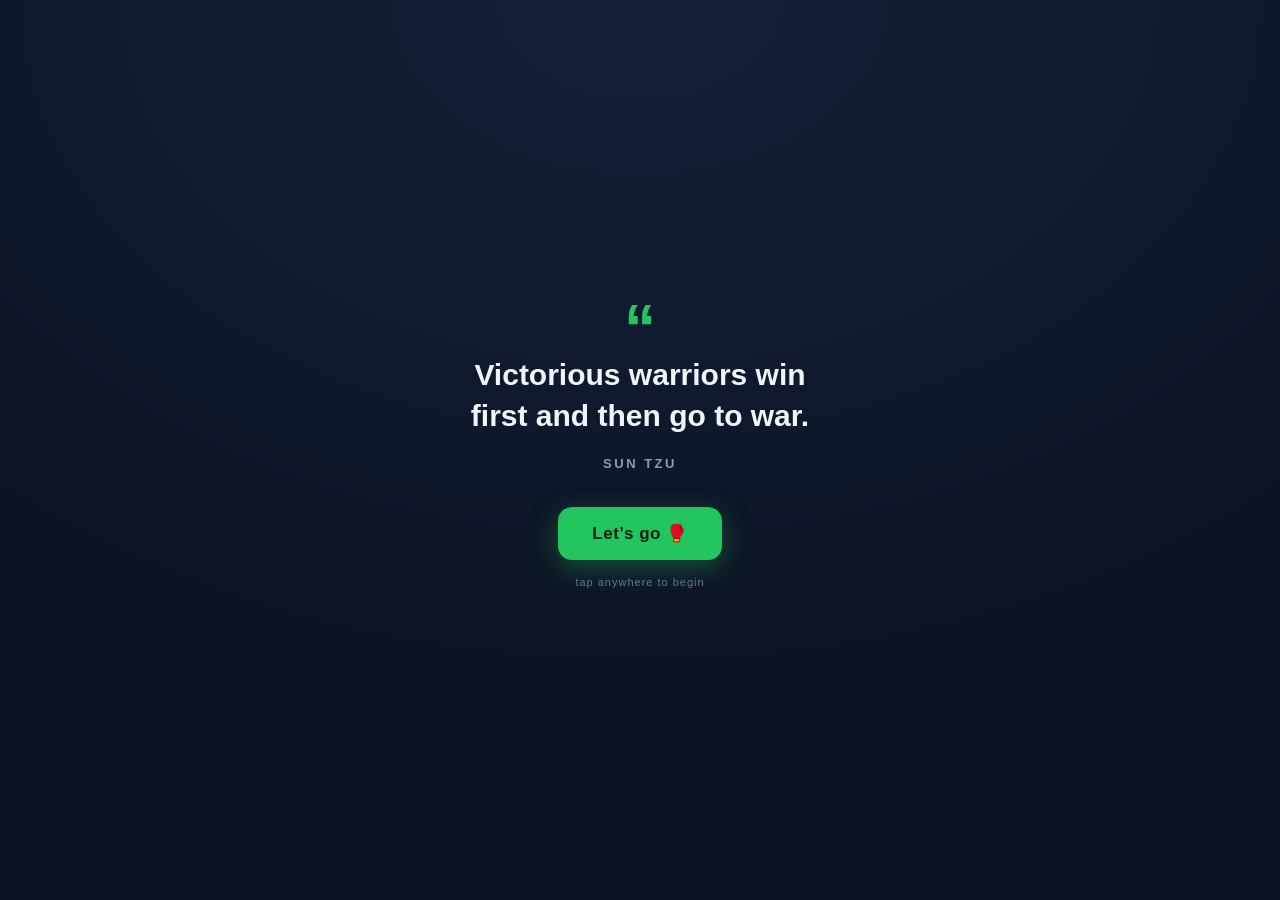
==== commit 84a75b5c: "Add temporary ticking clock page with ringing alarm Standalone clock.html: set a countdown, soft tic" ====
--- a/index.html
+++ b/index.html
@@ -1,113 +1,700 @@
 <!DOCTYPE html>
-<html lang="en-GB">
+<html lang="en">
 <head>
 <meta charset="UTF-8">
-<meta name="viewport" content="width=device-width, initial-scale=1, viewport-fit=cover">
-<meta name="description" content="Boxing round timer with a real bell, 10 second clapper and offline use.">
-<meta name="theme-color" content="#0b0b0c">
+<meta name="viewport" content="width=device-width, initial-scale=1.0, maximum-scale=1.0, user-scalable=no, viewport-fit=cover">
 <meta name="apple-mobile-web-app-capable" content="yes">
+<meta name="apple-mobile-web-app-status-bar-style" content="black-translucent">
+<meta name="theme-color" content="#0f172a">
 <meta name="mobile-web-app-capable" content="yes">
-<meta name="apple-mobile-web-app-status-bar-style" content="black-translucent">
-<meta name="apple-mobile-web-app-title" content="Rounds">
 <title>Round Timer</title>
-<link rel="manifest" href="manifest.webmanifest">
-<link rel="icon" href="icons/icon-192.png" type="image/png">
-<link rel="apple-touch-icon" href="icons/apple-touch-icon.png">
-<link rel="stylesheet" href="styles.css">
+<style>
+  :root{
+    --bg:#0b1120; --panel:#111a2e; --panel2:#1b2740; --line:#27344f;
+    --text:#f1f5f9; --muted:#8a9bbb; --accent:#22c55e;
+    --work:#16a34a; --rest:#d97706; --prep:#2563eb; --done:#7c3aed; --idle:#1e293b;
+  }
+  *{box-sizing:border-box; -webkit-tap-highlight-color:transparent;}
+  html,body{margin:0; height:100%;}
+  body{
+    font-family:-apple-system,BlinkMacSystemFont,"Segoe UI",Roboto,Helvetica,Arial,sans-serif;
+    background:var(--bg); color:var(--text);
+    overflow:hidden; position:fixed; inset:0;
+    -webkit-user-select:none; user-select:none;
+  }
+  .screen{position:absolute; inset:0; display:flex; flex-direction:column; transition:background .35s ease;}
+  .hidden{display:none !important;}
+
+  /* ---------- CONFIG SCREEN ---------- */
+  #config{padding:max(16px,env(safe-area-inset-top)) 16px calc(16px + env(safe-area-inset-bottom)); overflow-y:auto;}
+  .brand{display:flex; align-items:center; gap:10px; margin:6px 2px 14px;}
+  .brand .dot{width:14px; height:14px; border-radius:50%; background:var(--accent); box-shadow:0 0 14px var(--accent);}
+  .brand h1{font-size:20px; letter-spacing:.5px; margin:0; font-weight:800;}
+  .brand .mute{margin-left:auto;}
+  .brand .navlink{margin-left:auto; color:var(--muted); text-decoration:none; font-size:13px; font-weight:700; background:var(--panel2); border:1px solid var(--line); padding:8px 12px; border-radius:12px;}
+  .brand .navlink + .mute{margin-left:0;}
+
+  .card{background:var(--panel); border:1px solid var(--line); border-radius:18px; padding:14px; margin-bottom:14px;}
+  .card h2{font-size:12px; letter-spacing:1.5px; text-transform:uppercase; color:var(--muted); margin:0 0 12px;}
+
+  .row{display:flex; align-items:center; justify-content:space-between; gap:8px 12px; padding:8px 0; flex-wrap:wrap;}
+  .row + .row{border-top:1px solid var(--line);}
+  .row > :first-child{min-width:0; flex:1 1 auto;}
+  .row .label{font-size:16px; font-weight:600;}
+  .row .sub{font-size:12px; color:var(--muted); margin-top:2px;}
+
+  .stepper{display:flex; align-items:center; gap:0; background:var(--panel2); border-radius:12px; overflow:hidden; border:1px solid var(--line); flex:0 0 auto;}
+  .row > .stepper{margin-left:auto;}
+  .stepper button{width:42px; height:44px; border:0; background:transparent; color:var(--text); font-size:24px; font-weight:700; line-height:1; cursor:pointer;}
+  .stepper button:active{background:rgba(255,255,255,.08);}
+  .stepper .val{min-width:42px; text-align:center; font-size:20px; font-weight:800; font-variant-numeric:tabular-nums;}
+  .timefield{display:flex; align-items:center; gap:6px; margin-left:auto; flex:0 0 auto;}
+  .timefield .colon{font-size:20px; font-weight:800; color:var(--muted);}
+
+  @media (max-width:400px){
+    #config{padding-left:12px; padding-right:12px;}
+    .card{padding:12px;}
+    .stepper button{width:38px; height:42px; font-size:21px;}
+    .stepper .val{min-width:36px; font-size:18px;}
+    .timefield{gap:4px;}
+    .row .label{font-size:15px;}
+  }
+
+  .toggle{position:relative; width:58px; height:34px; border-radius:20px; background:var(--panel2); border:1px solid var(--line); cursor:pointer; transition:background .2s;}
+  .toggle .knob{position:absolute; top:3px; left:3px; width:26px; height:26px; border-radius:50%; background:#64748b; transition:.2s;}
+  .toggle.on{background:var(--accent); border-color:var(--accent);}
+  .toggle.on .knob{left:27px; background:#fff;}
+
+  .presets{display:flex; flex-wrap:wrap; gap:8px;}
+  .preset{position:relative; background:var(--panel2); border:1px solid var(--line); border-radius:12px; padding:10px 12px; cursor:pointer; min-width:88px;}
+  .preset .pname{font-size:14px; font-weight:700; margin-bottom:2px;}
+  .preset .pmeta{font-size:11px; color:var(--muted); font-variant-numeric:tabular-nums;}
+  .preset .del{position:absolute; top:-7px; right:-7px; width:22px; height:22px; border-radius:50%; background:#ef4444; color:#fff; border:0; font-size:13px; line-height:22px; padding:0; cursor:pointer; display:none;}
+  .preset.custom .del{display:block;}
+  .preset:active{border-color:var(--accent);}
+  .preset.selbell{border-color:var(--accent); background:rgba(34,197,94,.14);}
+  .preset.selbell .pmeta{color:var(--accent);}
+
+  .warndel{flex:0 0 auto; width:34px; height:34px; border-radius:10px; background:rgba(239,68,68,.14); color:#f87171; border:1px solid rgba(239,68,68,.3); font-size:18px; font-weight:800; line-height:1; cursor:pointer; margin-left:8px;}
+  .warndel:active{background:rgba(239,68,68,.28);}
+
+  .soundbtns{display:flex; flex-wrap:wrap; gap:8px;}
+  .soundbtns button{flex:1; min-width:120px; background:var(--panel2); border:1px solid var(--line); border-radius:12px; color:var(--text); padding:12px; font-size:13px; font-weight:600; cursor:pointer;}
+  .soundbtns button:active{background:rgba(255,255,255,.08);}
+
+  .savebtn{width:100%; background:var(--panel2); border:1px dashed var(--line); color:var(--muted); border-radius:12px; padding:12px; font-size:14px; font-weight:600; cursor:pointer;}
+
+  .startbtn{
+    width:100%; padding:20px; border:0; border-radius:18px;
+    background:var(--accent); color:#04210f; font-size:22px; font-weight:900; letter-spacing:1px;
+    cursor:pointer; box-shadow:0 8px 28px rgba(34,197,94,.35); margin-top:4px;
+  }
+  .startbtn:active{transform:translateY(1px);}
+
+  /* ---------- RUN SCREEN ---------- */
+  #run{align-items:center; justify-content:center; text-align:center; padding:env(safe-area-inset-top) 18px env(safe-area-inset-bottom);}
+  #run.phase-work{background:var(--work);}
+  #run.phase-rest{background:var(--rest);}
+  #run.phase-prep{background:var(--prep);}
+  #run.phase-done{background:var(--done);}
+  #run.phase-idle{background:var(--idle);}
+
+  .runtop{position:absolute; top:max(14px,env(safe-area-inset-top)); left:0; right:0; display:flex; align-items:center; justify-content:space-between; padding:0 18px;}
+  .runtop .edit{background:rgba(0,0,0,.22); border:0; color:#fff; padding:10px 14px; border-radius:12px; font-size:14px; font-weight:700; cursor:pointer;}
+  .runtop .rounds{background:rgba(0,0,0,.22); padding:10px 14px; border-radius:12px; font-size:15px; font-weight:800; font-variant-numeric:tabular-nums;}
+
+  .phaselabel{font-size:clamp(28px,9vw,46px); font-weight:900; letter-spacing:3px; text-transform:uppercase; margin-bottom:4px; text-shadow:0 2px 12px rgba(0,0,0,.25);}
+  .bigtime{font-size:clamp(96px,34vw,220px); font-weight:900; line-height:.95; font-variant-numeric:tabular-nums; text-shadow:0 6px 30px rgba(0,0,0,.3);}
+  .nextlabel{font-size:16px; font-weight:700; opacity:.85; margin-top:8px; min-height:20px; text-transform:uppercase; letter-spacing:1px;}
+
+  .progress{position:absolute; left:0; right:0; bottom:calc(120px + env(safe-area-inset-bottom)); height:8px; background:rgba(0,0,0,.22);}
+  .progress .bar{height:100%; width:0%; background:rgba(255,255,255,.9); transition:width .15s linear;}
+
+  .controls{position:absolute; left:0; right:0; bottom:max(20px,env(safe-area-inset-bottom)); display:flex; gap:12px; padding:0 18px;}
+  .controls button{flex:1; padding:22px 0; border:0; border-radius:16px; font-size:20px; font-weight:900; letter-spacing:1px; cursor:pointer; background:rgba(255,255,255,.95); color:#0b1120;}
+  .controls button.ghost{background:rgba(0,0,0,.25); color:#fff;}
+  .controls button:active{transform:translateY(1px);}
+
+  .flash{animation:flash .5s ease;}
+  @keyframes flash{0%{filter:brightness(1.6);}100%{filter:brightness(1);}}
+
+  /* ---------- QUOTE OVERLAY ---------- */
+  #quoteOverlay{position:fixed; inset:0; z-index:200; background:radial-gradient(120% 120% at 50% 0%,#15213b 0%,#0b1120 70%); display:flex; align-items:center; justify-content:center; padding:34px 28px calc(34px + env(safe-area-inset-bottom)); text-align:center; animation:qfade .45s ease;}
+  #quoteOverlay.hide{opacity:0; pointer-events:none; transition:opacity .4s ease;}
+  .quotebox{max-width:580px; display:flex; flex-direction:column; align-items:center;}
+  .qmark{font-size:64px; line-height:.5; color:var(--accent); font-weight:900; margin-bottom:10px;}
+  .qtext{font-size:clamp(21px,5.6vw,30px); font-weight:800; line-height:1.38; text-wrap:balance;}
+  .qauthor{margin-top:20px; font-size:13px; letter-spacing:2.5px; text-transform:uppercase; color:var(--muted); font-weight:700;}
+  .qbtn{margin-top:36px; background:var(--accent); color:#04210f; border:0; border-radius:14px; padding:16px 34px; font-size:17px; font-weight:900; letter-spacing:.5px; cursor:pointer; box-shadow:0 8px 28px rgba(34,197,94,.35);}
+  .qbtn:active{transform:translateY(1px);}
+  .qhint{margin-top:16px; font-size:11px; color:var(--muted); opacity:.7; letter-spacing:1px;}
+  @keyframes qfade{from{opacity:0; transform:translateY(10px);}to{opacity:1; transform:none;}}
+</style>
 </head>
 <body>
 
-<!-- ============ HOME ============ -->
-<main id="home" class="screen home">
-  <header class="top">
-    <div class="brand"><span class="mark" aria-hidden="true"></span>Round Timer</div>
-    <span class="streak hidden" id="streak"></span>
-    <button class="chip" id="themeBtn" aria-label="Change theme">Auto</button>
-    <button class="chip" id="soundsBtn">Sounds</button>
-  </header>
-
-  <section class="hero">
-    <div class="hero-name" id="heroName">Pro 12 × 3</div>
-    <div class="hero-meta" id="heroMeta"></div>
-    <button class="start" id="startBtn">Start</button>
-    <button class="ghost-btn" id="editBtn">Customise</button>
-  </section>
-
-  <h2 class="sect">Sessions</h2>
-  <div class="tiles" id="tiles"></div>
-
-  <h2 class="sect hidden" id="historyHead">Recent</h2>
-  <ol class="history" id="history"></ol>
-  <p class="foot">Works offline once loaded. Add to your home screen to install.</p>
-</main>
-
-<!-- ============ EDITOR ============ -->
-<section id="editor" class="screen sheet hidden" aria-label="Customise session">
-  <header class="sheet-top">
-    <button class="chip" data-close>Done</button>
-    <h1 id="editTitle">Customise</h1>
-    <span></span>
-  </header>
-  <div class="card" id="fields"></div>
+<!-- ============ QUOTE ON OPEN ============ -->
+<div id="quoteOverlay" onclick="dismissQuote(event)">
+  <div class="quotebox">
+    <div class="qmark">&ldquo;</div>
+    <div class="qtext" id="qText"></div>
+    <div class="qauthor" id="qAuthor"></div>
+    <button class="qbtn" onclick="dismissQuote(event)">Let&rsquo;s go &#129354;</button>
+    <div class="qhint">tap anywhere to begin</div>
+  </div>
+</div>
+
+<!-- ============ CONFIG ============ -->
+<div id="config" class="screen">
+  <div class="brand">
+    <span class="dot"></span>
+    <h1>ROUND TIMER</h1>
+    <a class="navlink" href="clock.html">Clock &rsaquo;</a>
+    <div class="mute row" style="padding:0;">
+      <div class="toggle" id="muteToggle" onclick="toggleMute()"><div class="knob"></div></div>
+    </div>
+  </div>
+
   <div class="card">
-    <label class="row text-row">
-      <span><span class="label">Rest label</span><span class="sub">Shown during rest, e.g. Skipping or Burpees</span></span>
-      <input id="restLabel" maxlength="24" placeholder="Rest" autocomplete="off">
-    </label>
-  </div>
+    <h2>Presets</h2>
+    <div class="presets" id="presetList"></div>
+    <div style="height:10px"></div>
+    <button class="savebtn" onclick="saveCurrentPreset()">+ Save current settings as preset</button>
+  </div>
+
   <div class="card">
-    <div class="row save-row">
-      <input id="saveName" maxlength="32" placeholder="Name this session" autocomplete="off">
-      <button class="chip strong" id="saveBtn">Save as new</button>
+    <h2>Rounds</h2>
+    <div class="row">
+      <div><div class="label">Number of rounds</div></div>
+      <div class="stepper">
+        <button onclick="bump('rounds',-1)">−</button>
+        <span class="val" id="v_rounds">12</span>
+        <button onclick="bump('rounds',1)">+</button>
+      </div>
     </div>
-    <button class="danger hidden" id="deleteBtn">Delete this session</button>
-  </div>
-  <p class="foot" id="editTotal"></p>
-</section>
-
-<!-- ============ SOUNDS ============ -->
-<section id="sounds" class="screen sheet hidden" aria-label="Sounds">
-  <header class="sheet-top">
-    <button class="chip" data-close>Done</button>
-    <h1>Sounds</h1>
-    <button class="chip" id="demoBtn">Play all</button>
-  </header>
-  <p class="hint">Tap a sound to hear it and pick it. Turn your volume right up: every sound is mastered to the loudest the phone can play.</p>
-  <div id="soundList"></div>
+  </div>
+
   <div class="card">
+    <h2>Work (each round)</h2>
     <div class="row">
-      <span><span class="label">Lock-screen mode</span><span class="sub" id="lockSub">Plays the whole session as one audio track so bells keep going with the screen locked.</span></span>
-      <button class="toggle" id="lockToggle" role="switch" aria-checked="true" aria-label="Lock-screen mode"><i></i></button>
+      <div><div class="label">Round length</div><div class="sub">minutes : seconds</div></div>
+      <div class="timefield">
+        <div class="stepper">
+          <button onclick="bump('workMin',-1)">−</button><span class="val" id="v_workMin">3</span><button onclick="bump('workMin',1)">+</button>
+        </div>
+        <span class="colon">:</span>
+        <div class="stepper">
+          <button onclick="bump('workSec',-5)">−</button><span class="val" id="v_workSec">00</span><button onclick="bump('workSec',5)">+</button>
+        </div>
+      </div>
     </div>
   </div>
-</section>
+
+  <div class="card">
+    <h2>Rest (between rounds)</h2>
+    <div class="row">
+      <div><div class="label">Rest length</div><div class="sub">minutes : seconds</div></div>
+      <div class="timefield">
+        <div class="stepper">
+          <button onclick="bump('restMin',-1)">−</button><span class="val" id="v_restMin">1</span><button onclick="bump('restMin',1)">+</button>
+        </div>
+        <span class="colon">:</span>
+        <div class="stepper">
+          <button onclick="bump('restSec',-5)">−</button><span class="val" id="v_restSec">00</span><button onclick="bump('restSec',5)">+</button>
+        </div>
+      </div>
+    </div>
+  </div>
+
+  <div class="card">
+    <h2>Get Ready</h2>
+    <div class="row">
+      <div><div class="label">Prepare countdown</div><div class="sub">seconds before round 1</div></div>
+      <div class="stepper">
+        <button onclick="bump('prepare',-5)">−</button><span class="val" id="v_prepare">10</span><button onclick="bump('prepare',5)">+</button>
+      </div>
+    </div>
+  </div>
+
+  <div class="card">
+    <h2>Bell sound</h2>
+    <div class="presets" id="bellList"></div>
+  </div>
+
+  <div class="card">
+    <h2>Interval / warning beeps</h2>
+    <div class="row">
+      <div><div class="label">Enable warnings</div><div class="sub">beep at set times before each round ends</div></div>
+      <div class="toggle on" id="warnToggle" onclick="toggleWarn()"><div class="knob"></div></div>
+    </div>
+    <div id="warnList"></div>
+    <div style="height:10px"></div>
+    <button class="savebtn" onclick="addWarning()">+ Add a warning beep</button>
+  </div>
+
+  <div class="card">
+    <h2>Test sounds</h2>
+    <div class="soundbtns">
+      <button onclick="playRoundStart()">Round start</button>
+      <button onclick="playRoundEnd()">Round end</button>
+      <button onclick="playWarning()">Warning beep</button>
+      <button onclick="playFinish()">Finish</button>
+    </div>
+  </div>
+
+  <button class="startbtn" onclick="startWorkout()">START WORKOUT</button>
+  <div style="height:8px"></div>
+</div>
 
 <!-- ============ RUN ============ -->
-<section id="run" class="screen run hidden" aria-live="polite">
-  <div class="run-top">
-    <button class="hold" id="exitBtn"><i></i><span>Hold to exit</span></button>
-    <span class="badge" id="modeBadge"></span>
-  </div>
-  <div class="run-mid" id="runMid">
-    <div class="phase" id="phase">Get ready</div>
-    <div class="time" id="time">0:10</div>
-    <div class="sub-line" id="subLine"></div>
-    <div class="quote hidden" id="quote"></div>
-  </div>
-  <div class="progress"><i id="bar"></i></div>
-  <div class="run-ctrl" id="runCtrl">
-    <button class="big" id="pauseBtn">Pause</button>
-    <button class="big alt" id="skipBtn">Skip ›</button>
-  </div>
-  <div class="run-ctrl hidden" id="doneCtrl">
-    <button class="big" id="againBtn">Again</button>
-    <button class="big alt" id="homeBtn">Home</button>
-  </div>
-</section>
-
-<div class="toast hidden" id="toast" role="status"></div>
-<audio id="track" preload="auto" playsinline></audio>
-
-<script type="module" src="js/app.js"></script>
+<div id="run" class="screen phase-idle hidden">
+  <div class="runtop">
+    <button class="edit" onclick="stopWorkout()">‹ Edit</button>
+    <div class="rounds" id="roundCounter">Round 1 / 12</div>
+  </div>
+
+  <div class="phaselabel" id="phaseLabel">GET READY</div>
+  <div class="bigtime" id="bigTime">0:10</div>
+  <div class="nextlabel" id="nextLabel"></div>
+
+  <div class="progress"><div class="bar" id="progressBar"></div></div>
+
+  <div class="controls">
+    <button class="ghost" id="resetBtn" onclick="resetWorkout()">RESET</button>
+    <button id="pauseBtn" onclick="togglePause()">PAUSE</button>
+  </div>
+</div>
+
+<script>
+/* ===================== STATE & CONFIG ===================== */
+var cfg = { rounds:12, workMin:3, workSec:0, restMin:1, restSec:0, prepare:10, warnEnabled:true, warnings:[10], bellSound:'ring', muted:false };
+
+var limits = {
+  rounds:[1,99,1], workMin:[0,30,1], workSec:[0,55,5], restMin:[0,30,1], restSec:[0,55,5],
+  prepare:[0,60,5]
+};
+
+var DEFAULT_PRESETS = [
+  {name:"Classic Boxing", custom:false, cfg:{rounds:12,workMin:3,workSec:0,restMin:1,restSec:0,prepare:10,warnEnabled:true,warnings:[30,10],bellSound:'ring'}},
+  {name:"Amateur 3x3",    custom:false, cfg:{rounds:3, workMin:3,workSec:0,restMin:1,restSec:0,prepare:10,warnEnabled:true,warnings:[10],bellSound:'ring'}},
+  {name:"HIIT Quick",     custom:false, cfg:{rounds:8, workMin:0,workSec:30,restMin:0,restSec:15,prepare:10,warnEnabled:true,warnings:[10,5],bellSound:'bright'}}
+];
+
+/* ===================== PERSISTENCE ===================== */
+function loadStore(){
+  var saved = null;
+  try{ saved = JSON.parse(localStorage.getItem('rt_cfg')); }catch(e){}
+  if(saved) cfg = Object.assign(cfg, saved);
+  // migrate legacy saved configs (old single-warning shape) — key off what was saved
+  if(saved && !Array.isArray(saved.warnings)){
+    cfg.warnings = (typeof saved.warnSec==='number') ? [saved.warnSec] : (Array.isArray(cfg.warnings)?cfg.warnings:[10]);
+  }
+  if(saved && typeof saved.warnEnabled!=='boolean' && typeof saved.warn==='boolean'){
+    cfg.warnEnabled = saved.warn;
+  }
+  if(!Array.isArray(cfg.warnings)) cfg.warnings=[10];
+  if(typeof cfg.warnEnabled!=='boolean') cfg.warnEnabled=true;
+  if(!cfg.bellSound || !BELLS[cfg.bellSound]) cfg.bellSound='ring';
+  delete cfg.warn; delete cfg.warnSec;
+}
+function saveCfg(){ try{ localStorage.setItem('rt_cfg', JSON.stringify(cfg)); }catch(e){} }
+function getPresets(){
+  try{ var p = JSON.parse(localStorage.getItem('rt_presets')); if(Array.isArray(p)) return p; }catch(e){}
+  return [];
+}
+function setPresets(p){ try{ localStorage.setItem('rt_presets', JSON.stringify(p)); }catch(e){} }
+
+/* ===================== CONFIG UI ===================== */
+function clampVal(key,val){ var l=limits[key]; if(val<l[0])val=l[0]; if(val>l[1])val=l[1]; return val; }
+function bump(key,delta){
+  cfg[key] = clampVal(key, (cfg[key]||0)+delta);
+  renderConfig(); saveCfg();
+}
+function pad(n){ return (n<10?'0':'')+n; }
+function renderConfig(){
+  document.getElementById('v_rounds').textContent = cfg.rounds;
+  document.getElementById('v_workMin').textContent = cfg.workMin;
+  document.getElementById('v_workSec').textContent = pad(cfg.workSec);
+  document.getElementById('v_restMin').textContent = cfg.restMin;
+  document.getElementById('v_restSec').textContent = pad(cfg.restSec);
+  document.getElementById('v_prepare').textContent = cfg.prepare;
+  document.getElementById('muteToggle').classList.toggle('on', cfg.muted);
+  renderWarnings();
+  renderBells();
+}
+
+/* ---- interval / warning beeps ---- */
+function toggleWarn(){ cfg.warnEnabled=!cfg.warnEnabled; renderWarnings(); saveCfg(); }
+function bumpWarning(i,d){ cfg.warnings[i]=Math.max(1, Math.min(300, (cfg.warnings[i]||0)+d)); renderWarnings(); saveCfg(); }
+function addWarning(){ cfg.warnings.push(10); cfg.warnings.sort(function(a,b){return b-a;}); renderWarnings(); saveCfg(); }
+function removeWarning(i){ cfg.warnings.splice(i,1); renderWarnings(); saveCfg(); }
+function renderWarnings(){
+  document.getElementById('warnToggle').classList.toggle('on', cfg.warnEnabled);
+  var el = document.getElementById('warnList');
+  el.style.opacity = cfg.warnEnabled ? '1' : '.4';
+  el.style.pointerEvents = cfg.warnEnabled ? 'auto' : 'none';
+  el.innerHTML='';
+  if(cfg.warnings.length===0){
+    var empty=document.createElement('div'); empty.className='row';
+    empty.innerHTML='<div><div class="sub">No warnings — add one below.</div></div>';
+    el.appendChild(empty); return;
+  }
+  cfg.warnings.forEach(function(w,i){
+    var row=document.createElement('div'); row.className='row';
+    var lab=document.createElement('div');
+    lab.innerHTML='<div class="label">Beep at '+w+'s</div><div class="sub">seconds before round ends</div>';
+    var grp=document.createElement('div'); grp.className='stepper'; grp.style.marginLeft='auto';
+    var minus=document.createElement('button'); minus.textContent='−'; minus.onclick=function(){bumpWarning(i,-1);};
+    var val=document.createElement('span'); val.className='val'; val.textContent=w;
+    var plus=document.createElement('button'); plus.textContent='+'; plus.onclick=function(){bumpWarning(i,1);};
+    grp.appendChild(minus); grp.appendChild(val); grp.appendChild(plus);
+    var del=document.createElement('button'); del.className='warndel'; del.textContent='×'; del.onclick=function(){removeWarning(i);};
+    row.appendChild(lab); row.appendChild(grp); row.appendChild(del);
+    el.appendChild(row);
+  });
+}
+
+/* ---- bell sound picker ---- */
+function renderBells(){
+  var el=document.getElementById('bellList'); el.innerHTML='';
+  Object.keys(BELLS).forEach(function(k){
+    var b=BELLS[k];
+    var d=document.createElement('div');
+    d.className='preset'+(cfg.bellSound===k?' selbell':'');
+    d.innerHTML='<div class="pname">'+b.name+'</div><div class="pmeta">'+(cfg.bellSound===k?'selected':'tap to hear')+'</div>';
+    d.onclick=function(){ cfg.bellSound=k; saveCfg(); renderBells(); ensureAudio(); bellStrike(0,0.9,BELLS[k]); };
+    el.appendChild(d);
+  });
+}
+function toggleMute(){ cfg.muted=!cfg.muted; if(masterGain) masterGain.gain.value = cfg.muted?0:1; renderConfig(); saveCfg(); }
+
+function renderPresets(){
+  var list = document.getElementById('presetList');
+  list.innerHTML='';
+  var all = DEFAULT_PRESETS.concat(getPresets());
+  all.forEach(function(p,i){
+    var el = document.createElement('div');
+    el.className = 'preset' + (p.custom?' custom':'');
+    var w = p.cfg.workMin+':'+pad(p.cfg.workSec);
+    var r = p.cfg.restMin+':'+pad(p.cfg.restSec);
+    el.innerHTML = '<div class="pname">'+p.name+'</div><div class="pmeta">'+p.cfg.rounds+' × '+w+' / '+r+'</div>';
+    el.onclick = function(e){ if(e.target.classList.contains('del'))return; applyPreset(p.cfg); };
+    if(p.custom){
+      var del = document.createElement('button'); del.className='del'; del.textContent='×';
+      del.onclick=function(e){ e.stopPropagation(); deletePreset(p.name); };
+      el.appendChild(del);
+    }
+    list.appendChild(el);
+  });
+}
+function applyPreset(pc){
+  cfg = Object.assign(cfg, pc);
+  cfg.warnings = Array.isArray(pc.warnings) ? pc.warnings.slice() : (cfg.warnings||[10]);
+  if(!cfg.bellSound || !BELLS[cfg.bellSound]) cfg.bellSound='ring';
+  renderConfig(); saveCfg();
+}
+function saveCurrentPreset(){
+  var name = prompt('Name this preset:', 'My Workout');
+  if(!name) return;
+  var list = getPresets();
+  list = list.filter(function(p){ return p.name!==name; });
+  list.push({name:name, custom:true, cfg:{
+    rounds:cfg.rounds,workMin:cfg.workMin,workSec:cfg.workSec,restMin:cfg.restMin,restSec:cfg.restSec,
+    prepare:cfg.prepare,warnEnabled:cfg.warnEnabled,warnings:cfg.warnings.slice(),bellSound:cfg.bellSound
+  }});
+  setPresets(list); renderPresets();
+}
+function deletePreset(name){
+  setPresets(getPresets().filter(function(p){ return p.name!==name; }));
+  renderPresets();
+}
+
+/* ===================== AUDIO (Web Audio API) ===================== */
+var audioCtx=null, masterGain=null;
+function ensureAudio(){
+  if(!audioCtx){
+    audioCtx = new (window.AudioContext||window.webkitAudioContext)();
+    masterGain = audioCtx.createGain();
+    masterGain.gain.value = cfg.muted?0:1;
+    masterGain.connect(audioCtx.destination);
+  }
+  if(audioCtx.state==='suspended') audioCtx.resume();
+}
+function beep(freq, start, dur, type, vol){
+  var o=audioCtx.createOscillator(), g=audioCtx.createGain();
+  o.type=type||'sine'; o.frequency.value=freq;
+  o.connect(g); g.connect(masterGain);
+  var t=audioCtx.currentTime+start;
+  g.gain.setValueAtTime(0.0001,t);
+  g.gain.exponentialRampToValueAtTime(vol||0.5,t+0.008);
+  g.gain.exponentialRampToValueAtTime(0.0001,t+dur);
+  o.start(t); o.stop(t+dur+0.02);
+}
+/* Selectable, realistic boxing-bell voices. Each non-buzzer bell is built from
+   inharmonic partials + a filtered "clapper" noise transient for realism. */
+var BELLS = {
+  ring:   {name:'Classic Ring',  base:740,  ratios:[[1,1],[1.5,0.62],[2.0,0.5],[2.74,0.42],[3.76,0.28],[5.4,0.18],[8.1,0.1]], decay:1.9, strike:0.55, bright:2520},
+  brass:  {name:'Brass Fight',   base:880,  ratios:[[1,1],[2.0,0.6],[3.0,0.46],[4.2,0.32],[5.4,0.2],[6.8,0.12]],              decay:1.5, strike:0.5,  bright:3100},
+  deep:   {name:'Deep Gym',      base:430,  ratios:[[1,1],[1.5,0.55],[2.0,0.5],[2.7,0.36],[3.8,0.22],[5.2,0.12]],            decay:2.7, strike:0.5,  bright:1650},
+  bright: {name:'Bright Ding',   base:1060, ratios:[[1,1],[2.0,0.55],[3.0,0.4],[4.2,0.26],[5.8,0.15]],                       decay:1.1, strike:0.42, bright:3600},
+  buzzer: {name:'Buzzer',        buzzer:true}
+};
+// One bell strike using the chosen (or passed) voice
+function bellStrike(start, vol, def){
+  def = def || BELLS[cfg.bellSound] || BELLS.ring;
+  vol = (vol==null?0.9:vol);
+  var t0 = audioCtx.currentTime + start;
+  if(def.buzzer){
+    var ob=audioCtx.createOscillator(), gb=audioCtx.createGain();
+    ob.type='square'; ob.frequency.value=210;
+    var lfo=audioCtx.createOscillator(), lg=audioCtx.createGain();
+    lfo.type='square'; lfo.frequency.value=28; lg.gain.value=14; lfo.connect(lg); lg.connect(ob.frequency);
+    ob.connect(gb); gb.connect(masterGain);
+    gb.gain.setValueAtTime(0.0001,t0);
+    gb.gain.exponentialRampToValueAtTime(vol*0.6,t0+0.01);
+    gb.gain.setValueAtTime(vol*0.6,t0+0.32);
+    gb.gain.exponentialRampToValueAtTime(0.0001,t0+0.45);
+    ob.start(t0); ob.stop(t0+0.5); lfo.start(t0); lfo.stop(t0+0.5);
+    return;
+  }
+  // metallic partials (higher partials decay faster)
+  def.ratios.forEach(function(p){
+    var o=audioCtx.createOscillator(), g=audioCtx.createGain();
+    o.type='sine'; o.frequency.value=def.base*p[0];
+    o.connect(g); g.connect(masterGain);
+    var d=def.decay*(1/(1+(p[0]-1)*0.32));
+    g.gain.setValueAtTime(0.0001,t0);
+    g.gain.exponentialRampToValueAtTime(vol*p[1], t0+0.004);
+    g.gain.exponentialRampToValueAtTime(0.0001, t0+d);
+    o.start(t0); o.stop(t0+d+0.05);
+  });
+  // clapper strike: brief band-passed noise burst
+  var dur=0.05, nb=audioCtx.createBufferSource();
+  var buf=audioCtx.createBuffer(1, Math.floor(audioCtx.sampleRate*dur), audioCtx.sampleRate);
+  var ch=buf.getChannelData(0);
+  for(var i=0;i<ch.length;i++){ ch[i]=(Math.random()*2-1)*(1-i/ch.length); }
+  nb.buffer=buf;
+  var bp=audioCtx.createBiquadFilter(); bp.type='bandpass'; bp.frequency.value=def.bright||2500; bp.Q.value=0.7;
+  var ng=audioCtx.createGain();
+  nb.connect(bp); bp.connect(ng); ng.connect(masterGain);
+  ng.gain.setValueAtTime((def.strike||0.4)*vol, t0);
+  ng.gain.exponentialRampToValueAtTime(0.0001, t0+0.06);
+  nb.start(t0); nb.stop(t0+0.07);
+  // bright shimmer
+  var o2=audioCtx.createOscillator(), g2=audioCtx.createGain();
+  o2.type='triangle'; o2.frequency.value=def.bright||2500;
+  o2.connect(g2); g2.connect(masterGain);
+  g2.gain.setValueAtTime(0.0001,t0);
+  g2.gain.exponentialRampToValueAtTime(vol*0.22,t0+0.004);
+  g2.gain.exponentialRampToValueAtTime(0.0001,t0+0.4);
+  o2.start(t0); o2.stop(t0+0.45);
+}
+function playRoundStart(){ ensureAudio(); bellStrike(0,0.8); }                                   // single ding to start work
+function playRoundEnd(){ ensureAudio(); bellStrike(0,0.97); bellStrike(0.3,0.97); bellStrike(0.6,0.97); }  // round over: DING DING DING
+function playFinish(){ ensureAudio(); bellStrike(0,1.0); bellStrike(0.3,1.0); bellStrike(0.6,1.0); bellStrike(0.92,1.0); } // workout done
+function playWarning(){ ensureAudio(); beep(1046,0,0.1,'sine',0.5); beep(1046,0.16,0.1,'sine',0.5); }  // double beep
+function playPrepBeep(){ ensureAudio(); beep(523,0,0.12,'sine',0.4); }
+
+/* ===================== TIMER ENGINE ===================== */
+var run = { active:false, paused:false, schedule:[], idx:0, endAt:0, remaining:0, warnedSet:{}, total:0 };
+var ticker=null, wakeLock=null;
+
+function secs(m,s){ return m*60+s; }
+function buildSchedule(){
+  var s=[];
+  var work=secs(cfg.workMin,cfg.workSec);
+  var rest=secs(cfg.restMin,cfg.restSec);
+  if(cfg.prepare>0) s.push({type:'prep', dur:cfg.prepare});
+  for(var r=1;r<=cfg.rounds;r++){
+    s.push({type:'work', dur:work, round:r});
+    if(r<cfg.rounds && rest>0) s.push({type:'rest', dur:rest, round:r});
+  }
+  s.push({type:'done', dur:0});
+  return s;
+}
+
+function startWorkout(){
+  ensureAudio();
+  if(secs(cfg.workMin,cfg.workSec)<=0){ alert('Set a work time first.'); return; }
+  run.schedule = buildSchedule();
+  run.idx = 0; run.active=true; run.paused=false;
+  document.getElementById('config').classList.add('hidden');
+  document.getElementById('run').classList.remove('hidden');
+  requestWakeLock();
+  enterPhase(0);
+  if(ticker) clearInterval(ticker);
+  ticker = setInterval(tick, 100);
+}
+
+function enterPhase(i){
+  run.idx=i; run.warnedSet={};
+  var p = run.schedule[i];
+  run.remaining = p.dur;
+  run.endAt = Date.now() + p.dur*1000;
+  run.total = p.dur;
+
+  var runEl=document.getElementById('run');
+  var label=document.getElementById('phaseLabel');
+  var counter=document.getElementById('roundCounter');
+  var next=document.getElementById('nextLabel');
+  runEl.className='screen';
+
+  if(p.type==='prep'){
+    runEl.classList.add('phase-prep'); label.textContent='GET READY';
+    counter.textContent='Round 1 / '+cfg.rounds;
+    next.textContent='Round 1 starting…';
+    playPrepBeep();
+  } else if(p.type==='work'){
+    runEl.classList.add('phase-work'); label.textContent='ROUND '+p.round;
+    counter.textContent='Round '+p.round+' / '+cfg.rounds;
+    if(p.round<cfg.rounds){ next.textContent = (secs(cfg.restMin,cfg.restSec)>0) ? 'Next: Rest' : 'Next: Round '+(p.round+1); }
+    else { next.textContent='Last round!'; }
+    playRoundStart();
+  } else if(p.type==='rest'){
+    runEl.classList.add('phase-rest'); label.textContent='REST';
+    counter.textContent='Round '+p.round+' / '+cfg.rounds+' done';
+    next.textContent='Next: Round '+(p.round+1);
+    /* end-of-round bell already rang at work-end (see tick) */
+  } else if(p.type==='done'){
+    runEl.classList.add('phase-done'); label.textContent='DONE';
+    counter.textContent=cfg.rounds+' rounds complete';
+    next.textContent='Great work 🥊';
+    document.getElementById('bigTime').textContent='✓';
+    document.getElementById('progressBar').style.width='100%';
+    document.getElementById('pauseBtn').textContent='AGAIN';
+    playFinish();
+    run.active=false; releaseWakeLock(); if(ticker){clearInterval(ticker);ticker=null;}
+    return;
+  }
+  runEl.classList.add('flash');
+  setTimeout(function(){ runEl.classList.remove('flash'); },500);
+  updateDisplay();
+}
+
+function tick(){
+  if(!run.active || run.paused) return;
+  var rem = (run.endAt - Date.now())/1000;
+  run.remaining = rem;
+  var p = run.schedule[run.idx];
+
+  // multiple interval / warning beeps during the work phase
+  if(p.type==='work' && cfg.warnEnabled){
+    for(var wi=0; wi<cfg.warnings.length; wi++){
+      var w=cfg.warnings[wi];
+      if(w>0 && w<p.dur && rem<=w && rem>0 && !run.warnedSet[wi]){ run.warnedSet[wi]=true; playWarning(); }
+    }
+  }
+  if(rem<=0){
+    // ring the round-end bell at the end of EVERY work phase (fires even with no rest);
+    // the final round routes to 'done', which plays the finish bell instead.
+    if(p.type==='work'){
+      var nxt = run.schedule[run.idx+1];
+      if(!nxt || nxt.type!=='done'){ playRoundEnd(); }
+    }
+    if(run.idx < run.schedule.length-1){ enterPhase(run.idx+1); }
+    return;
+  }
+  updateDisplay();
+}
+
+function updateDisplay(){
+  var rem = Math.max(0, Math.ceil(run.remaining));
+  var m=Math.floor(rem/60), s=rem%60;
+  document.getElementById('bigTime').textContent = m+':'+pad(s);
+  var pct = run.total>0 ? (1 - run.remaining/run.total)*100 : 0;
+  document.getElementById('progressBar').style.width = Math.min(100,Math.max(0,pct))+'%';
+}
+
+function togglePause(){
+  if(!run.active){ // finished -> restart
+    if(run.schedule.length && run.schedule[run.idx].type==='done'){ document.getElementById('pauseBtn').textContent='PAUSE'; startWorkout(); }
+    return;
+  }
+  run.paused=!run.paused;
+  document.getElementById('pauseBtn').textContent = run.paused?'RESUME':'PAUSE';
+  if(run.paused){ releaseWakeLock(); }
+  else { run.endAt = Date.now() + run.remaining*1000; requestWakeLock(); }
+}
+
+function resetWorkout(){
+  if(ticker){clearInterval(ticker);ticker=null;}
+  run.active=false; run.paused=false;
+  document.getElementById('pauseBtn').textContent='PAUSE';
+  enterPhase(0); run.active=true; run.paused=true;
+  document.getElementById('pauseBtn').textContent='RESUME';
+  // show first phase, paused, ready to resume
+  var p=run.schedule[0];
+  run.remaining=p.dur; run.total=p.dur; updateDisplay();
+}
+
+function stopWorkout(){
+  if(ticker){clearInterval(ticker);ticker=null;}
+  run.active=false; run.paused=false;
+  releaseWakeLock();
+  document.getElementById('run').classList.add('hidden');
+  document.getElementById('config').classList.remove('hidden');
+  document.getElementById('pauseBtn').textContent='PAUSE';
+  document.getElementById('bigTime').textContent='0:00';
+}
+
+/* ===================== WAKE LOCK ===================== */
+async function requestWakeLock(){
+  try{ if('wakeLock' in navigator){ wakeLock = await navigator.wakeLock.request('screen'); } }catch(e){}
+}
+function releaseWakeLock(){ try{ if(wakeLock){ wakeLock.release(); wakeLock=null; } }catch(e){} }
+document.addEventListener('visibilitychange', function(){
+  if(document.visibilityState==='visible' && run.active && !run.paused){
+    requestWakeLock();
+    run.remaining = (run.endAt - Date.now())/1000; // resync after screen-off
+  }
+});
+
+/* ===================== FIGHT PHILOSOPHY QUOTES ===================== */
+var QUOTES = [
+  {q:"Everyone has a plan until they get punched in the mouth.", a:"Mike Tyson"},
+  {q:"Discipline is doing what you hate to do, but doing it like you love it.", a:"Mike Tyson"},
+  {q:"Float like a butterfly, sting like a bee.", a:"Muhammad Ali"},
+  {q:"He who is not courageous enough to take risks will accomplish nothing in life.", a:"Muhammad Ali"},
+  {q:"I hated every minute of training, but I said: suffer now and live the rest of your life as a champion.", a:"Muhammad Ali"},
+  {q:"It isn't the mountains ahead to climb that wear you out; it's the pebble in your shoe.", a:"Muhammad Ali"},
+  {q:"Don't count the days; make the days count.", a:"Muhammad Ali"},
+  {q:"I fear not the man who has practiced 10,000 kicks once, but the man who has practiced one kick 10,000 times.", a:"Bruce Lee"},
+  {q:"Be water, my friend.", a:"Bruce Lee"},
+  {q:"Do not pray for an easy life; pray for the strength to endure a difficult one.", a:"Bruce Lee"},
+  {q:"Knowing is not enough, we must apply. Willing is not enough, we must do.", a:"Bruce Lee"},
+  {q:"Defeat is a state of mind; no one is ever defeated until defeat is accepted as reality.", a:"Bruce Lee"},
+  {q:"Mistakes are always forgivable, if one has the courage to admit them.", a:"Bruce Lee"},
+  {q:"Victorious warriors win first and then go to war.", a:"Sun Tzu"},
+  {q:"In the midst of chaos, there is also opportunity.", a:"Sun Tzu"},
+  {q:"The supreme art of war is to subdue the enemy without fighting.", a:"Sun Tzu"},
+  {q:"Today is victory over yourself of yesterday.", a:"Miyamoto Musashi"},
+  {q:"Think lightly of yourself and deeply of the world.", a:"Miyamoto Musashi"},
+  {q:"There is more than one path to the top of the mountain.", a:"Miyamoto Musashi"},
+  {q:"The hero and the coward both feel the same fear; the hero just confronts it.", a:"Cus D'Amato"},
+  {q:"A champion is someone who gets up, even when he can't.", a:"Jack Dempsey"},
+  {q:"Champions aren't made in the ring; they are merely recognized there.", a:"Joe Frazier"},
+  {q:"To be a champion, you have to believe in yourself when nobody else will.", a:"Sugar Ray Robinson"},
+  {q:"The impediment to action advances action. What stands in the way becomes the way.", a:"Marcus Aurelius"},
+  {q:"It ain't about how hard you hit. It's about how hard you can get hit and keep moving forward.", a:"Rocky Balboa"}
+];
+function showQuote(){
+  var x = QUOTES[Math.floor(Math.random()*QUOTES.length)];
+  document.getElementById('qText').textContent = x.q;
+  document.getElementById('qAuthor').textContent = x.a;
+}
+function dismissQuote(e){
+  if(e) e.stopPropagation();
+  ensureAudio(); // first tap also unlocks phone audio
+  var o = document.getElementById('quoteOverlay');
+  o.classList.add('hide');
+  setTimeout(function(){ o.style.display='none'; }, 420);
+}
+
+/* ===================== INIT ===================== */
+loadStore();
+renderConfig();
+renderPresets();
+showQuote();
+</script>
 </body>
 </html>
